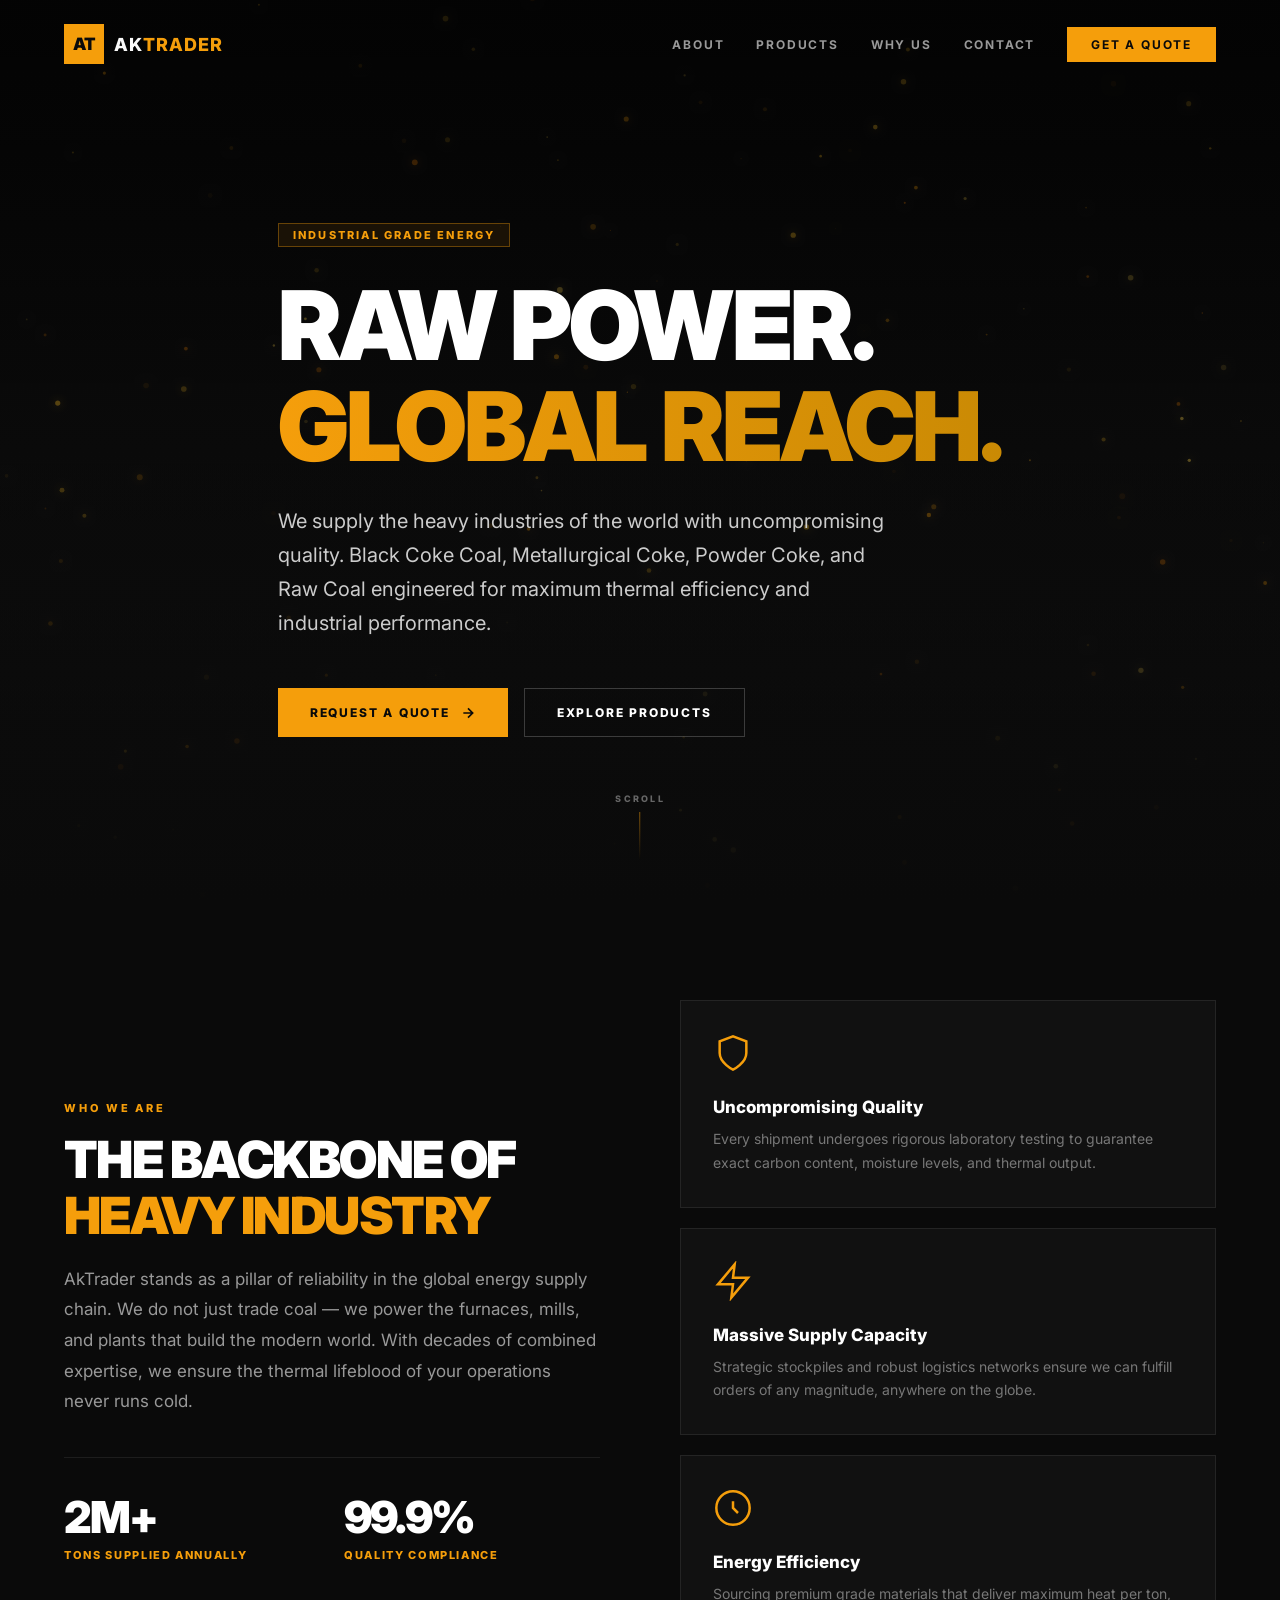
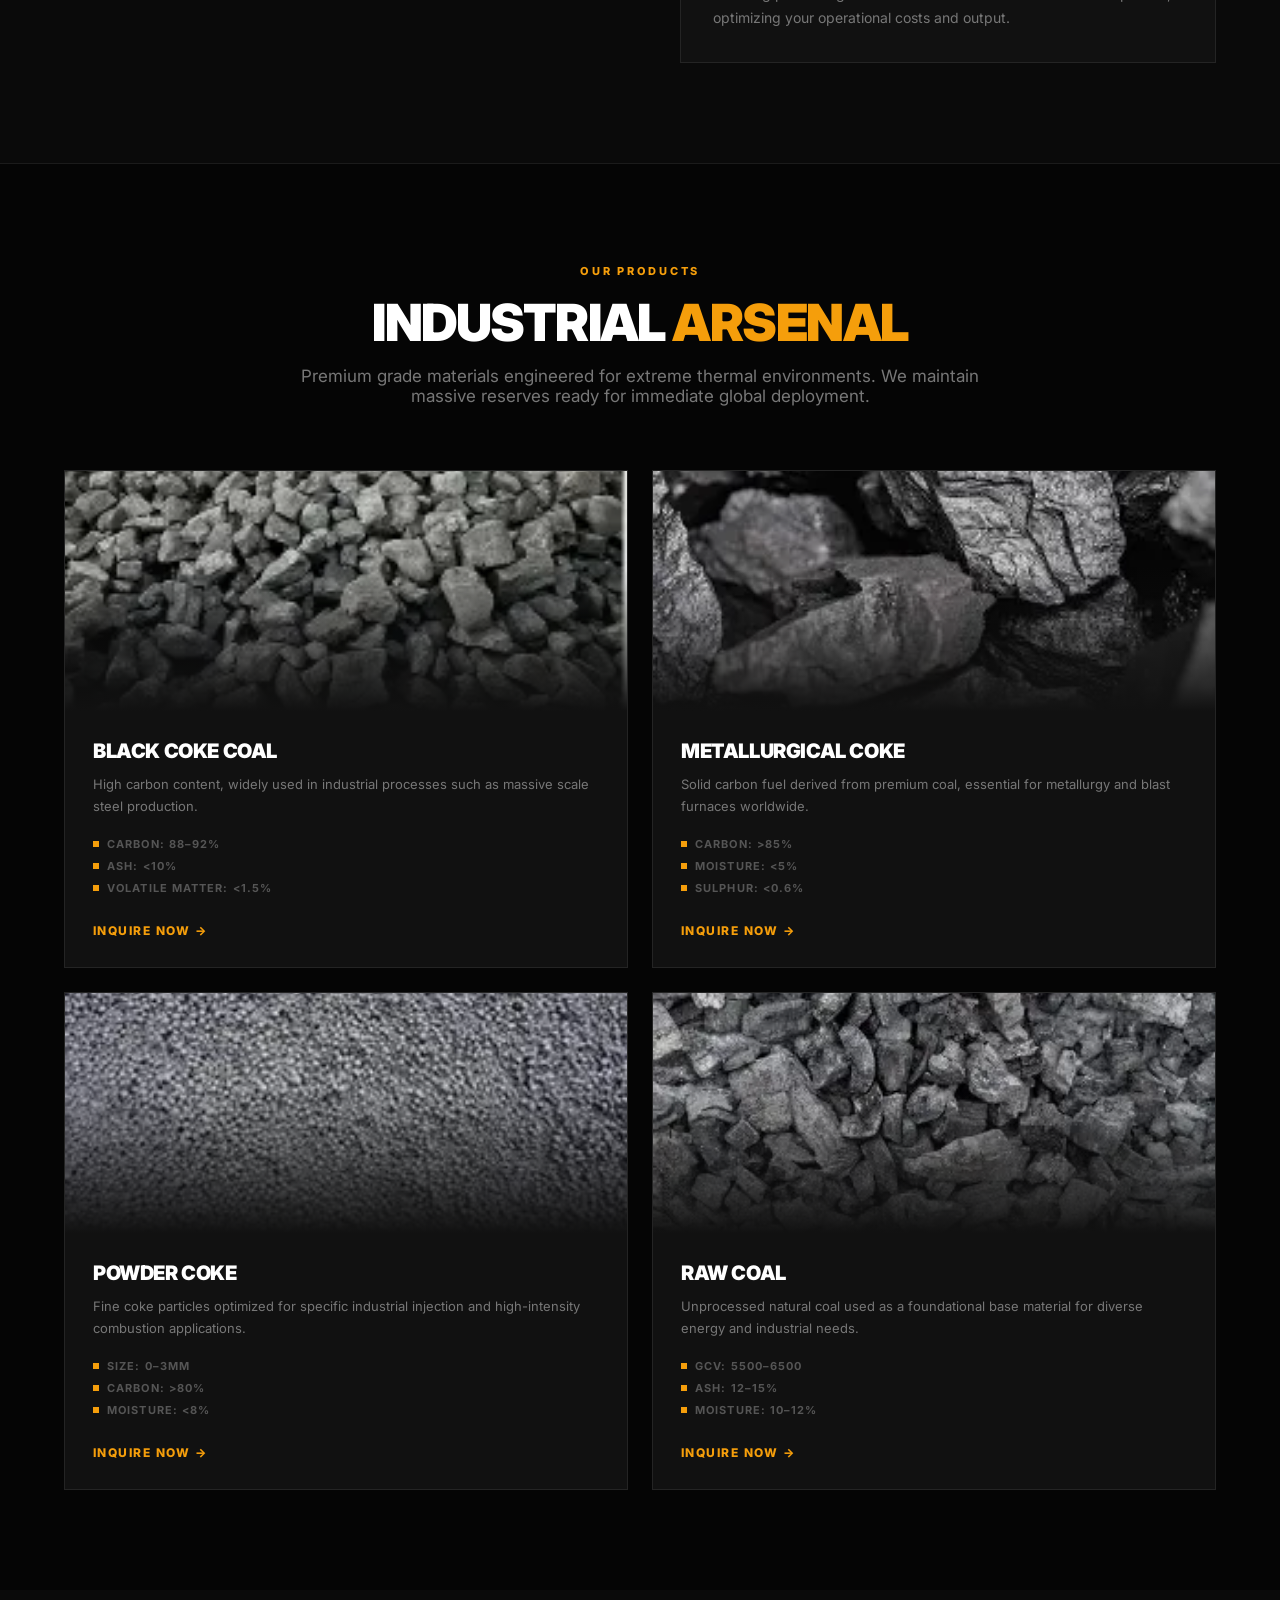
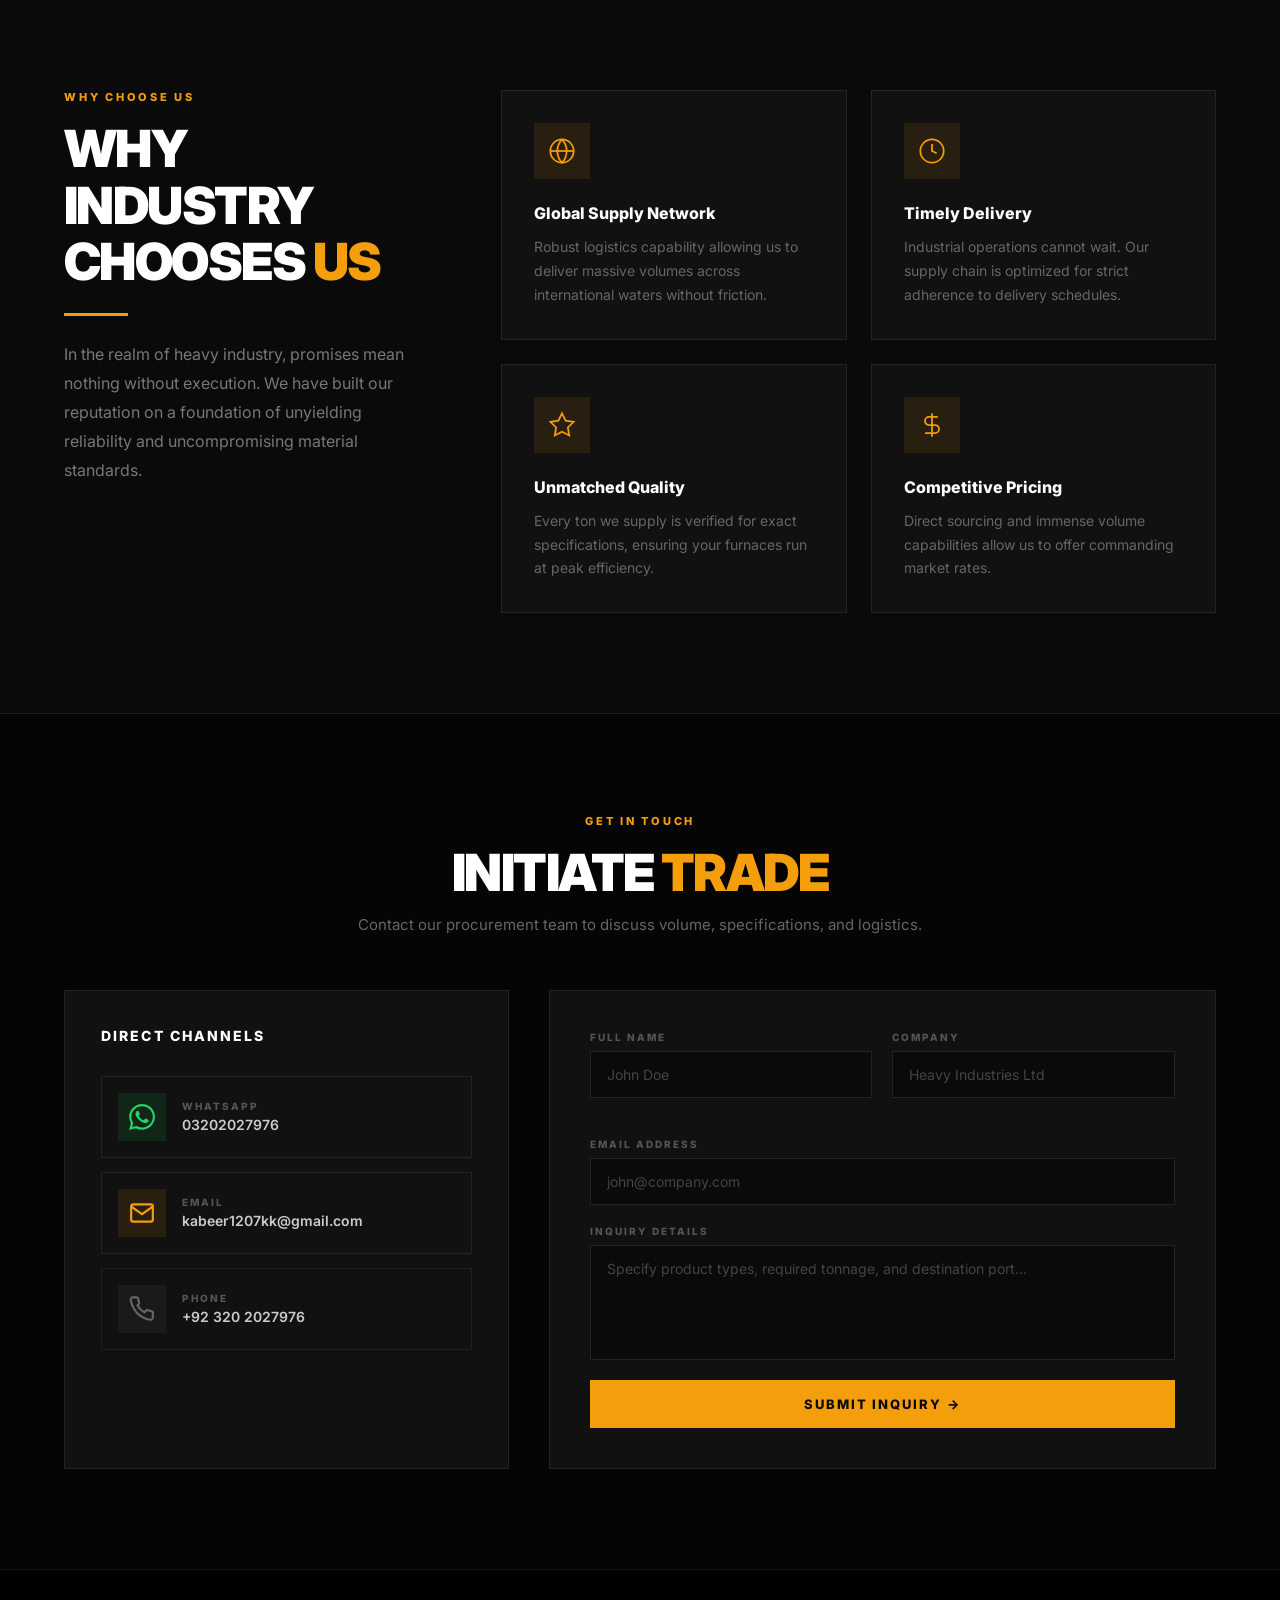
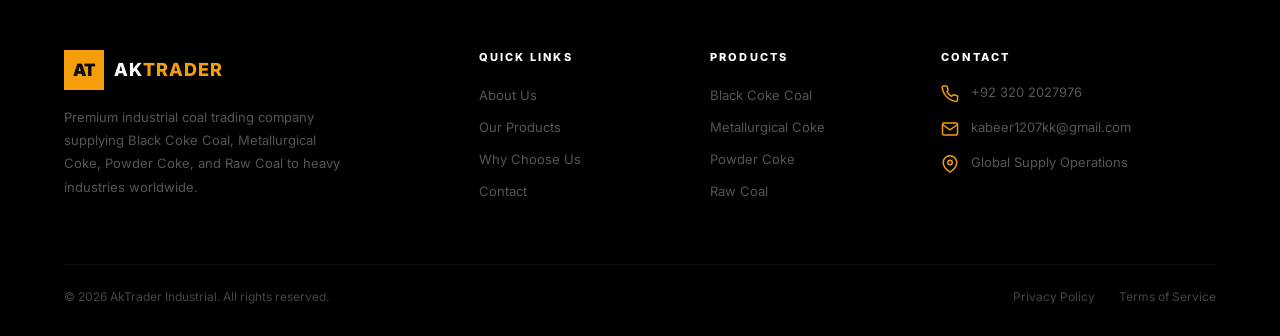
==== index.html @ bbe0a9a8 "Add files via upload" ====
<!DOCTYPE html>
<html lang="en">
<head>
<meta charset="UTF-8"/>
<meta name="viewport" content="width=device-width, initial-scale=1.0"/>
<title>AkTrader - Premium Coal Trading</title>
<link rel="preconnect" href="https://fonts.googleapis.com">
<link href="https://fonts.googleapis.com/css2?family=Inter:wght@400;500;600;700;800;900&display=swap" rel="stylesheet">
<style>
*,*::before,*::after{box-sizing:border-box;margin:0;padding:0}
html{scroll-behavior:smooth}
body{font-family:'Inter',sans-serif;background:#0a0a0a;color:#fafafa;-webkit-font-smoothing:antialiased}
a{text-decoration:none;color:inherit}
img{display:block;max-width:100%}
nav{position:fixed;top:0;left:0;right:0;z-index:100;transition:all .3s;padding:24px 0;border-bottom:1px solid transparent}
nav.scrolled{background:rgba(10,10,10,.96);backdrop-filter:blur(12px);border-color:rgba(255,255,255,.08);padding:16px 0}
.nav-inner{max-width:1200px;margin:0 auto;padding:0 24px;display:flex;align-items:center;justify-content:space-between}
.logo{display:flex;align-items:center;gap:10px;cursor:pointer}
.logo-box{width:40px;height:40px;background:#f59e0b;display:flex;align-items:center;justify-content:center;font-weight:900;font-size:17px;color:#0a0a0a;letter-spacing:-.5px}
.logo-text{font-weight:800;font-size:18px;text-transform:uppercase;letter-spacing:1px}
.logo-text span{color:#f59e0b}
.nav-links{display:flex;align-items:center;gap:32px}
.nav-links a{font-size:12px;font-weight:700;text-transform:uppercase;letter-spacing:.15em;color:#999;transition:color .2s}
.nav-links a:hover{color:#f59e0b}
.nav-cta{background:#f59e0b;color:#0a0a0a!important;padding:10px 24px;font-size:12px;font-weight:800;text-transform:uppercase;letter-spacing:.15em;transition:opacity .2s}
.nav-cta:hover{opacity:.85}
.hamburger{display:none;flex-direction:column;gap:5px;cursor:pointer;padding:4px;background:none;border:none}
.hamburger span{display:block;width:24px;height:2px;background:#fafafa;transition:all .3s}
.mobile-menu{display:none;flex-direction:column;background:#0a0a0a;border-top:1px solid rgba(255,255,255,.08)}
.mobile-menu a{padding:16px 24px;font-size:13px;font-weight:700;text-transform:uppercase;letter-spacing:.1em;border-bottom:1px solid rgba(255,255,255,.05);color:#ccc}
.mob-cta{background:#f59e0b!important;color:#0a0a0a!important;text-align:center;margin:12px 24px;padding:14px!important;border:none!important}
#hero{position:relative;min-height:100vh;display:flex;align-items:center;overflow:hidden}
#particle-canvas{position:absolute;inset:0;width:100%;height:100%}
.hero-overlay{position:absolute;inset:0;background:linear-gradient(to bottom,rgba(0,0,0,.6),rgba(0,0,0,.3) 50%,#0a0a0a)}
.hero-content{position:relative;z-index:2;max-width:1200px;margin:0 auto;padding:120px 24px 60px}
.hero-badge{display:inline-block;padding:4px 14px;border:1px solid rgba(245,158,11,.35);background:rgba(245,158,11,.08);color:#f59e0b;font-size:11px;font-weight:800;text-transform:uppercase;letter-spacing:.2em;margin-bottom:28px}
.hero-title{font-size:clamp(48px,8vw,96px);font-weight:900;line-height:1.05;letter-spacing:-.03em;margin-bottom:28px;color:#fff}
.hero-title .gold{background:linear-gradient(90deg,#f59e0b,#ca8a04);-webkit-background-clip:text;-webkit-text-fill-color:transparent;background-clip:text}
.hero-sub{font-size:clamp(16px,2vw,20px);color:#ccc;max-width:620px;line-height:1.7;margin-bottom:48px}
.hero-btns{display:flex;flex-wrap:wrap;gap:16px}
.btn-primary{display:inline-flex;align-items:center;gap:10px;background:#f59e0b;color:#0a0a0a;padding:16px 32px;font-size:12px;font-weight:800;text-transform:uppercase;letter-spacing:.15em;transition:opacity .2s;cursor:pointer}
.btn-primary:hover{opacity:.88}
.btn-outline{display:inline-flex;align-items:center;padding:16px 32px;font-size:12px;font-weight:800;text-transform:uppercase;letter-spacing:.15em;border:1px solid rgba(255,255,255,.2);color:#fff;transition:background .2s}
.btn-outline:hover{background:rgba(255,255,255,.06)}
.scroll-hint{position:absolute;bottom:40px;left:50%;transform:translateX(-50%);display:flex;flex-direction:column;align-items:center;gap:8px;z-index:2;opacity:0;animation:fadeIn 1s 2s forwards}
.scroll-hint span{font-size:9px;font-weight:800;text-transform:uppercase;letter-spacing:.25em;color:#666}
.scroll-line{width:1px;height:48px;background:linear-gradient(to bottom,#f59e0b88,transparent)}
@keyframes fadeIn{to{opacity:1}}
section{padding:100px 0}
.container{max-width:1200px;margin:0 auto;padding:0 24px}
.section-tag{font-size:11px;font-weight:800;text-transform:uppercase;letter-spacing:.25em;color:#f59e0b;margin-bottom:16px}
.section-title{font-size:clamp(28px,4vw,52px);font-weight:900;text-transform:uppercase;letter-spacing:-.03em;line-height:1.1;color:#fff}
.section-title span{color:#f59e0b}
.divider{width:64px;height:3px;background:#f59e0b;margin:24px 0}
#about{background:#0a0a0a;border-bottom:1px solid rgba(255,255,255,.07)}
.about-grid{display:grid;grid-template-columns:1fr 1fr;gap:80px;align-items:center}
.about-desc{font-size:17px;color:#999;line-height:1.8;margin:20px 0 40px}
.stats{display:grid;grid-template-columns:1fr 1fr;gap:24px;padding-top:32px;border-top:1px solid rgba(255,255,255,.08)}
.stat-num{font-size:44px;font-weight:900;color:#fff;letter-spacing:-.04em}
.stat-label{font-size:11px;font-weight:800;text-transform:uppercase;letter-spacing:.15em;color:#f59e0b;margin-top:4px}
.feature-cards{display:flex;flex-direction:column;gap:20px}
.feat-card{background:#111;border:1px solid rgba(255,255,255,.08);padding:32px;transition:border-color .3s}
.feat-card:hover{border-color:rgba(245,158,11,.4)}
.feat-icon{width:40px;height:40px;margin-bottom:20px;stroke:#f59e0b}
.feat-title{font-size:17px;font-weight:800;color:#fff;margin-bottom:10px}
.feat-desc{font-size:14px;color:#777;line-height:1.7}
#products{background:#050505}
.prod-header{text-align:center;max-width:720px;margin:0 auto 64px}
.prod-desc{font-size:17px;color:#777;margin-top:16px}
.prod-grid{display:grid;grid-template-columns:1fr 1fr;gap:24px}
.prod-card{background:#111;border:1px solid rgba(255,255,255,.08);overflow:hidden;transition:transform .3s}
.prod-card:hover{transform:translateY(-6px)}
.prod-img-wrap{height:240px;overflow:hidden;position:relative;background:#000}
.prod-img-wrap img{width:100%;height:100%;object-fit:cover;opacity:.9;transition:opacity .4s,transform .6s}
.prod-card:hover .prod-img-wrap img{opacity:1;transform:scale(1.04)}
.prod-img-overlay{position:absolute;inset:0;background:linear-gradient(to top,#111 0%,transparent 60%)}
.prod-body{padding:28px}
.prod-name{font-size:20px;font-weight:900;text-transform:uppercase;color:#fff;letter-spacing:-.02em;margin-bottom:10px}
.prod-text{font-size:13px;color:#777;line-height:1.7;margin-bottom:20px}
.prod-specs{display:flex;flex-direction:column;gap:8px;margin-bottom:24px}
.prod-spec{display:flex;align-items:center;gap:8px;font-size:11px;font-weight:700;text-transform:uppercase;letter-spacing:.1em;color:#555}
.prod-spec::before{content:'';display:block;width:6px;height:6px;background:#f59e0b;flex-shrink:0}
.prod-cta{display:inline-flex;align-items:center;gap:8px;font-size:12px;font-weight:800;text-transform:uppercase;letter-spacing:.12em;color:#f59e0b;transition:color .2s}
.prod-cta:hover{color:#fff}
#why-us{background:#0a0a0a;border-bottom:1px solid rgba(255,255,255,.07)}
.why-layout{display:grid;grid-template-columns:1fr 2fr;gap:80px}
.why-left p{font-size:16px;color:#777;line-height:1.8;margin-top:16px}
.why-grid{display:grid;grid-template-columns:1fr 1fr;gap:24px}
.why-card{background:#111;border:1px solid rgba(255,255,255,.08);padding:32px;transition:all .3s}
.why-card:hover{background:#141414;border-color:rgba(245,158,11,.3)}
.why-icon-box{width:56px;height:56px;background:rgba(245,158,11,.1);display:flex;align-items:center;justify-content:center;margin-bottom:24px}
.why-icon-box svg{width:28px;height:28px;stroke:#f59e0b}
.why-title{font-size:16px;font-weight:800;color:#fff;margin-bottom:12px}
.why-desc{font-size:14px;color:#666;line-height:1.7}
#contact{background:#050505}
.contact-top{text-align:center;max-width:600px;margin:0 auto 56px}
.contact-top p{margin-top:14px;font-size:15px;color:#666}
.contact-grid{display:grid;grid-template-columns:2fr 3fr;gap:40px}
.direct-box{background:#111;border:1px solid rgba(255,255,255,.08);padding:36px}
.direct-title{font-size:14px;font-weight:800;text-transform:uppercase;letter-spacing:.15em;color:#fff;margin-bottom:32px}
.contact-link{display:flex;align-items:center;gap:16px;padding:16px;border:1px solid rgba(255,255,255,.08);margin-bottom:14px;transition:border-color .25s;color:#fff}
.contact-link.whatsapp:hover{border-color:#25D366}
.contact-link.email:hover{border-color:#f59e0b}
.cl-icon{width:48px;height:48px;display:flex;align-items:center;justify-content:center;flex-shrink:0}
.cl-label{font-size:10px;font-weight:800;text-transform:uppercase;letter-spacing:.2em;color:#555;margin-bottom:4px}
.cl-text{font-size:14px;font-weight:600;color:#ccc;transition:color .2s;word-break:break-all}
.contact-link.whatsapp:hover .cl-text{color:#25D366}
.contact-link.email:hover .cl-text{color:#f59e0b}
.phone-box{display:flex;align-items:center;gap:16px;padding:16px;border:1px solid rgba(255,255,255,.06)}
.form-box{background:#111;border:1px solid rgba(255,255,255,.08);padding:40px}
.form-row{display:grid;grid-template-columns:1fr 1fr;gap:20px;margin-bottom:20px}
.field{display:flex;flex-direction:column;gap:8px;margin-bottom:20px}
.field label{font-size:10px;font-weight:800;text-transform:uppercase;letter-spacing:.2em;color:#555}
.field input,.field textarea{background:#0a0a0a;border:1px solid rgba(255,255,255,.1);padding:14px 16px;font-size:14px;color:#fff;font-family:'Inter',sans-serif;outline:none;transition:border-color .2s;resize:none;width:100%}
.field input::placeholder,.field textarea::placeholder{color:#444}
.field input:focus,.field textarea:focus{border-color:#f59e0b}
.submit-btn{width:100%;display:flex;align-items:center;justify-content:center;gap:12px;background:#f59e0b;color:#0a0a0a;padding:16px 32px;font-size:13px;font-weight:800;text-transform:uppercase;letter-spacing:.15em;border:none;cursor:pointer;font-family:'Inter',sans-serif;transition:opacity .2s}
.submit-btn:hover{opacity:.88}
.toast{display:none;position:fixed;bottom:32px;right:32px;background:#f59e0b;color:#0a0a0a;padding:16px 24px;font-size:13px;font-weight:700;z-index:999;border-radius:2px;box-shadow:0 8px 32px rgba(0,0,0,.5)}
footer{background:#000;border-top:1px solid rgba(255,255,255,.07);padding:80px 0 32px}
.footer-grid{display:grid;grid-template-columns:2fr 1fr 1fr 1.5fr;gap:48px;margin-bottom:64px}
.footer-brand p{font-size:13px;color:#555;line-height:1.8;margin-top:16px;max-width:280px}
.footer-col h4{font-size:11px;font-weight:800;text-transform:uppercase;letter-spacing:.2em;color:#fff;margin-bottom:20px}
.footer-col ul{list-style:none;display:flex;flex-direction:column;gap:12px}
.footer-col ul li a{font-size:13px;color:#555;transition:color .2s}
.footer-col ul li a:hover{color:#f59e0b}
.footer-col ul li span{font-size:13px;color:#555}
.fc-item{display:flex;align-items:flex-start;gap:12px;margin-bottom:16px}
.fc-item svg{width:18px;height:18px;stroke:#f59e0b;flex-shrink:0;margin-top:1px}
.fc-item a,.fc-item span{font-size:13px;color:#555;transition:color .2s;word-break:break-all}
.fc-item a:hover{color:#fff}
.footer-bottom{border-top:1px solid rgba(255,255,255,.06);padding-top:24px;display:flex;align-items:center;justify-content:space-between;flex-wrap:wrap;gap:16px}
.footer-bottom p{font-size:12px;color:#444}
.fbl{display:flex;gap:24px}
.fbl a{font-size:12px;color:#444;transition:color .2s}
.fbl a:hover{color:#fff}
.reveal{opacity:0;transform:translateY(32px);transition:opacity .7s ease,transform .7s ease}
.reveal.visible{opacity:1;transform:none}
.reveal-left{opacity:0;transform:translateX(-32px);transition:opacity .7s ease,transform .7s ease}
.reveal-left.visible{opacity:1;transform:none}
.reveal-right{opacity:0;transform:translateX(32px);transition:opacity .7s ease,transform .7s ease}
.reveal-right.visible{opacity:1;transform:none}
.d1{transition-delay:.1s}.d2{transition-delay:.2s}.d3{transition-delay:.3s}.d4{transition-delay:.4s}
@media(max-width:900px){
  .nav-links{display:none}
  .hamburger{display:flex}
  .about-grid,.contact-grid,.why-layout,.footer-grid{grid-template-columns:1fr}
  .prod-grid,.why-grid,.form-row{grid-template-columns:1fr}
  .footer-grid{grid-template-columns:1fr 1fr}
}
@media(max-width:600px){
  .footer-grid{grid-template-columns:1fr}
  .hero-btns{flex-direction:column}
  .btn-primary,.btn-outline{width:100%;justify-content:center}
}
</style>
</head>
<body>

<nav id="navbar">
  <div class="nav-inner">
    <a href="#" class="logo">
      <div class="logo-box">AT</div>
      <span class="logo-text">Ak<span>Trader</span></span>
    </a>
    <div class="nav-links">
      <a href="#about">About</a>
      <a href="#products">Products</a>
      <a href="#why-us">Why Us</a>
      <a href="#contact">Contact</a>
      <a href="#contact" class="nav-cta">Get a Quote</a>
    </div>
    <button class="hamburger" id="hamburger" aria-label="Menu">
      <span></span><span></span><span></span>
    </button>
  </div>
  <div class="mobile-menu" id="mobile-menu">
    <a href="#about" onclick="closeMob()">About</a>
    <a href="#products" onclick="closeMob()">Products</a>
    <a href="#why-us" onclick="closeMob()">Why Us</a>
    <a href="#contact" onclick="closeMob()">Contact</a>
    <a href="#contact" class="mob-cta" onclick="closeMob()">Get a Quote</a>
  </div>
</nav>

<section id="hero">
  <canvas id="particle-canvas"></canvas>
  <div class="hero-overlay"></div>
  <div class="hero-content">
    <div class="hero-badge">Industrial Grade Energy</div>
    <h1 class="hero-title">RAW POWER.<br><span class="gold">GLOBAL REACH.</span></h1>
    <p class="hero-sub">We supply the heavy industries of the world with uncompromising quality. Black Coke Coal, Metallurgical Coke, Powder Coke, and Raw Coal engineered for maximum thermal efficiency and industrial performance.</p>
    <div class="hero-btns">
      <a href="#contact" class="btn-primary">
        Request a Quote
        <svg width="16" height="16" viewBox="0 0 24 24" fill="none" stroke="currentColor" stroke-width="2.5"><path d="M5 12h14M12 5l7 7-7 7"/></svg>
      </a>
      <a href="#products" class="btn-outline">Explore Products</a>
    </div>
  </div>
  <div class="scroll-hint">
    <span>Scroll</span>
    <div class="scroll-line"></div>
  </div>
</section>

<section id="about">
  <div class="container">
    <div class="about-grid">
      <div>
        <div class="section-tag reveal">Who We Are</div>
        <h2 class="section-title reveal d1">The Backbone of<br><span>Heavy Industry</span></h2>
        <p class="about-desc reveal d2">AkTrader stands as a pillar of reliability in the global energy supply chain. We do not just trade coal — we power the furnaces, mills, and plants that build the modern world. With decades of combined expertise, we ensure the thermal lifeblood of your operations never runs cold.</p>
        <div class="stats reveal d3">
          <div><div class="stat-num">2M+</div><div class="stat-label">Tons Supplied Annually</div></div>
          <div><div class="stat-num">99.9%</div><div class="stat-label">Quality Compliance</div></div>
        </div>
      </div>
      <div class="feature-cards">
        <div class="feat-card reveal d1">
          <svg class="feat-icon" viewBox="0 0 24 24" fill="none" stroke-width="1.5"><path d="M12 22s8-4 8-10V5l-8-3-8 3v7c0 6 8 10 8 10z"/></svg>
          <div class="feat-title">Uncompromising Quality</div>
          <div class="feat-desc">Every shipment undergoes rigorous laboratory testing to guarantee exact carbon content, moisture levels, and thermal output.</div>
        </div>
        <div class="feat-card reveal d2">
          <svg class="feat-icon" viewBox="0 0 24 24" fill="none" stroke-width="1.5"><path d="M13 2L3 14h9l-1 8 10-12h-9l1-8z"/></svg>
          <div class="feat-title">Massive Supply Capacity</div>
          <div class="feat-desc">Strategic stockpiles and robust logistics networks ensure we can fulfill orders of any magnitude, anywhere on the globe.</div>
        </div>
        <div class="feat-card reveal d3">
          <svg class="feat-icon" viewBox="0 0 24 24" fill="none" stroke-width="1.5"><circle cx="12" cy="12" r="10"/><path d="M12 8v4l3 3"/></svg>
          <div class="feat-title">Energy Efficiency</div>
          <div class="feat-desc">Sourcing premium grade materials that deliver maximum heat per ton, optimizing your operational costs and output.</div>
        </div>
      </div>
    </div>
  </div>
</section>

<section id="products">
  <div class="container">
    <div class="prod-header reveal">
      <div class="section-tag">Our Products</div>
      <h2 class="section-title">Industrial <span>Arsenal</span></h2>
      <p class="prod-desc">Premium grade materials engineered for extreme thermal environments. We maintain massive reserves ready for immediate global deployment.</p>
    </div>
    <div class="prod-grid">

      <div class="prod-card reveal d1">
        <div class="prod-img-wrap">
          <img src="[data-uri]" alt="Black Coke Coal"/>
          <div class="prod-img-overlay"></div>
        </div>
        <div class="prod-body">
          <div class="prod-name">Black Coke Coal</div>
          <div class="prod-text">High carbon content, widely used in industrial processes such as massive scale steel production.</div>
          <div class="prod-specs">
            <div class="prod-spec">Carbon: 88&ndash;92%</div>
            <div class="prod-spec">Ash: &lt;10%</div>
            <div class="prod-spec">Volatile Matter: &lt;1.5%</div>
          </div>
          <a href="#contact" class="prod-cta">Inquire Now &rarr;</a>
        </div>
      </div>

      <div class="prod-card reveal d2">
        <div class="prod-img-wrap">
          <img src="[data-uri]" alt="Metallurgical Coke"/>
          <div class="prod-img-overlay"></div>
        </div>
        <div class="prod-body">
          <div class="prod-name">Metallurgical Coke</div>
          <div class="prod-text">Solid carbon fuel derived from premium coal, essential for metallurgy and blast furnaces worldwide.</div>
          <div class="prod-specs">
            <div class="prod-spec">Carbon: &gt;85%</div>
            <div class="prod-spec">Moisture: &lt;5%</div>
            <div class="prod-spec">Sulphur: &lt;0.6%</div>
          </div>
          <a href="#contact" class="prod-cta">Inquire Now &rarr;</a>
        </div>
      </div>

      <div class="prod-card reveal d3">
        <div class="prod-img-wrap">
          <img src="[data-uri]" alt="Powder Coke"/>
          <div class="prod-img-overlay"></div>
        </div>
        <div class="prod-body">
          <div class="prod-name">Powder Coke</div>
          <div class="prod-text">Fine coke particles optimized for specific industrial injection and high-intensity combustion applications.</div>
          <div class="prod-specs">
            <div class="prod-spec">Size: 0&ndash;3mm</div>
            <div class="prod-spec">Carbon: &gt;80%</div>
            <div class="prod-spec">Moisture: &lt;8%</div>
          </div>
          <a href="#contact" class="prod-cta">Inquire Now &rarr;</a>
        </div>
      </div>

      <div class="prod-card reveal d4">
        <div class="prod-img-wrap">
          <img src="[data-uri]" alt="Raw Coal"/>
          <div class="prod-img-overlay"></div>
        </div>
        <div class="prod-body">
          <div class="prod-name">Raw Coal</div>
          <div class="prod-text">Unprocessed natural coal used as a foundational base material for diverse energy and industrial needs.</div>
          <div class="prod-specs">
            <div class="prod-spec">GCV: 5500&ndash;6500</div>
            <div class="prod-spec">Ash: 12&ndash;15%</div>
            <div class="prod-spec">Moisture: 10&ndash;12%</div>
          </div>
          <a href="#contact" class="prod-cta">Inquire Now &rarr;</a>
        </div>
      </div>

    </div>
  </div>
</section>

<section id="why-us">
  <div class="container">
    <div class="why-layout">
      <div class="why-left reveal-left">
        <div class="section-tag">Why Choose Us</div>
        <h2 class="section-title">Why Industry Chooses <span>Us</span></h2>
        <div class="divider"></div>
        <p>In the realm of heavy industry, promises mean nothing without execution. We have built our reputation on a foundation of unyielding reliability and uncompromising material standards.</p>
      </div>
      <div class="why-grid">
        <div class="why-card reveal d1">
          <div class="why-icon-box"><svg viewBox="0 0 24 24" fill="none" stroke-width="1.5"><circle cx="12" cy="12" r="10"/><path d="M12 2a14.5 14.5 0 0 0 0 20A14.5 14.5 0 0 0 12 2"/><path d="M2 12h20"/></svg></div>
          <div class="why-title">Global Supply Network</div>
          <div class="why-desc">Robust logistics capability allowing us to deliver massive volumes across international waters without friction.</div>
        </div>
        <div class="why-card reveal d2">
          <div class="why-icon-box"><svg viewBox="0 0 24 24" fill="none" stroke-width="1.5"><circle cx="12" cy="12" r="10"/><path d="M12 6v6l4 2"/></svg></div>
          <div class="why-title">Timely Delivery</div>
          <div class="why-desc">Industrial operations cannot wait. Our supply chain is optimized for strict adherence to delivery schedules.</div>
        </div>
        <div class="why-card reveal d3">
          <div class="why-icon-box"><svg viewBox="0 0 24 24" fill="none" stroke-width="1.5"><path d="M12 2l3.09 6.26L22 9.27l-5 4.87 1.18 6.88L12 17.77l-6.18 3.25L7 14.14 2 9.27l6.91-1.01L12 2z"/></svg></div>
          <div class="why-title">Unmatched Quality</div>
          <div class="why-desc">Every ton we supply is verified for exact specifications, ensuring your furnaces run at peak efficiency.</div>
        </div>
        <div class="why-card reveal d4">
          <div class="why-icon-box"><svg viewBox="0 0 24 24" fill="none" stroke-width="1.5"><path d="M12 2v20M17 5H9.5a3.5 3.5 0 0 0 0 7h5a3.5 3.5 0 0 1 0 7H6"/></svg></div>
          <div class="why-title">Competitive Pricing</div>
          <div class="why-desc">Direct sourcing and immense volume capabilities allow us to offer commanding market rates.</div>
        </div>
      </div>
    </div>
  </div>
</section>

<section id="contact">
  <div class="container">
    <div class="contact-top reveal">
      <div class="section-tag">Get in Touch</div>
      <h2 class="section-title">Initiate <span>Trade</span></h2>
      <p>Contact our procurement team to discuss volume, specifications, and logistics.</p>
    </div>
    <div class="contact-grid">
      <div class="direct-box reveal-left">
        <div class="direct-title">Direct Channels</div>
        <a href="https://wa.me/923202027976" target="_blank" class="contact-link whatsapp">
          <div class="cl-icon" style="background:rgba(37,211,102,.1)">
            <svg viewBox="0 0 24 24" fill="#25D366" width="26" height="26"><path d="M17.472 14.382c-.297-.149-1.758-.867-2.03-.967-.273-.099-.471-.148-.67.15-.197.297-.767.966-.94 1.164-.173.199-.347.223-.644.075-.297-.15-1.255-.463-2.39-1.475-.883-.788-1.48-1.761-1.653-2.059-.173-.297-.018-.458.13-.606.134-.133.298-.347.446-.52.149-.174.198-.298.298-.497.099-.198.05-.371-.025-.52-.075-.149-.669-1.612-.916-2.207-.242-.579-.487-.5-.669-.51-.173-.008-.371-.01-.57-.01-.198 0-.52.074-.792.372-.272.297-1.04 1.016-1.04 2.479 0 1.462 1.065 2.875 1.213 3.074.149.198 2.096 3.2 5.077 4.487.709.306 1.262.489 1.694.625.712.227 1.36.195 1.871.118.571-.085 1.758-.719 2.006-1.413.248-.694.248-1.289.173-1.413-.074-.124-.272-.198-.57-.347m-5.421 7.403h-.004a9.87 9.87 0 0 1-5.031-1.378l-.361-.214-3.741.982.998-3.648-.235-.374a9.86 9.86 0 0 1-1.51-5.26c.001-5.45 4.436-9.884 9.888-9.884 2.64 0 5.122 1.03 6.988 2.898a9.825 9.825 0 0 1 2.893 6.994c-.003 5.45-4.437 9.884-9.885 9.884m8.413-18.297A11.815 11.815 0 0 0 12.05 0C5.495 0 .16 5.335.157 11.892c0 2.096.547 4.142 1.588 5.945L.057 24l6.305-1.654a11.882 11.882 0 0 0 5.683 1.448h.005c6.554 0 11.89-5.335 11.893-11.893a11.821 11.821 0 0 0-3.48-8.413z"/></svg>
          </div>
          <div><div class="cl-label">WhatsApp</div><div class="cl-text">03202027976</div></div>
        </a>
        <a href="mailto:kabeer1207kk@gmail.com" class="contact-link email">
          <div class="cl-icon" style="background:rgba(245,158,11,.1)">
            <svg viewBox="0 0 24 24" fill="none" stroke="#f59e0b" stroke-width="2" width="26" height="26"><path d="M4 4h16c1.1 0 2 .9 2 2v12c0 1.1-.9 2-2 2H4c-1.1 0-2-.9-2-2V6c0-1.1.9-2 2-2z"/><polyline points="22,6 12,13 2,6"/></svg>
          </div>
          <div><div class="cl-label">Email</div><div class="cl-text">kabeer1207kk@gmail.com</div></div>
        </a>
        <div class="phone-box">
          <div class="cl-icon" style="background:rgba(255,255,255,.04)">
            <svg viewBox="0 0 24 24" fill="none" stroke="#666" stroke-width="2" width="26" height="26"><path d="M22 16.92v3a2 2 0 0 1-2.18 2 19.79 19.79 0 0 1-8.63-3.07A19.5 19.5 0 0 1 4.69 12 19.79 19.79 0 0 1 1.58 3.4 2 2 0 0 1 3.55 1.22h3a2 2 0 0 1 2 1.72c.127.96.361 1.903.7 2.81a2 2 0 0 1-.45 2.11L7.91 8.78a16 16 0 0 0 6.29 6.29l1.37-1.37a2 2 0 0 1 2.11-.45c.907.339 1.85.573 2.81.7A2 2 0 0 1 22 16.92z"/></svg>
          </div>
          <div><div class="cl-label">Phone</div><div class="cl-text" style="color:#ccc">+92 320 2027976</div></div>
        </div>
      </div>
      <div class="form-box reveal-right">
        <form id="contact-form" onsubmit="submitForm(event)">
          <div class="form-row">
            <div class="field"><label for="fn">Full Name</label><input type="text" id="fn" placeholder="John Doe" required/></div>
            <div class="field"><label for="co">Company</label><input type="text" id="co" placeholder="Heavy Industries Ltd"/></div>
          </div>
          <div class="field"><label for="em">Email Address</label><input type="email" id="em" placeholder="john@company.com" required/></div>
          <div class="field"><label for="msg">Inquiry Details</label><textarea id="msg" rows="5" placeholder="Specify product types, required tonnage, and destination port..." required></textarea></div>
          <button type="submit" class="submit-btn">Submit Inquiry &rarr;</button>
        </form>
      </div>
    </div>
  </div>
</section>

<footer>
  <div class="container">
    <div class="footer-grid">
      <div class="footer-brand">
        <a href="#" class="logo"><div class="logo-box">AT</div><span class="logo-text">Ak<span>Trader</span></span></a>
        <p>Premium industrial coal trading company supplying Black Coke Coal, Metallurgical Coke, Powder Coke, and Raw Coal to heavy industries worldwide.</p>
      </div>
      <div class="footer-col">
        <h4>Quick Links</h4>
        <ul>
          <li><a href="#about">About Us</a></li>
          <li><a href="#products">Our Products</a></li>
          <li><a href="#why-us">Why Choose Us</a></li>
          <li><a href="#contact">Contact</a></li>
        </ul>
      </div>
      <div class="footer-col">
        <h4>Products</h4>
        <ul>
          <li><span>Black Coke Coal</span></li>
          <li><span>Metallurgical Coke</span></li>
          <li><span>Powder Coke</span></li>
          <li><span>Raw Coal</span></li>
        </ul>
      </div>
      <div class="footer-col">
        <h4>Contact</h4>
        <div class="fc-item"><svg viewBox="0 0 24 24" fill="none" stroke-width="2"><path d="M22 16.92v3a2 2 0 0 1-2.18 2 19.79 19.79 0 0 1-8.63-3.07A19.5 19.5 0 0 1 4.69 12 19.79 19.79 0 0 1 1.58 3.4 2 2 0 0 1 3.55 1.22h3a2 2 0 0 1 2 1.72c.127.96.361 1.903.7 2.81a2 2 0 0 1-.45 2.11L7.91 8.78a16 16 0 0 0 6.29 6.29l1.37-1.37a2 2 0 0 1 2.11-.45c.907.339 1.85.573 2.81.7A2 2 0 0 1 22 16.92z"/></svg><span>+92 320 2027976</span></div>
        <div class="fc-item"><svg viewBox="0 0 24 24" fill="none" stroke-width="2"><path d="M4 4h16c1.1 0 2 .9 2 2v12c0 1.1-.9 2-2 2H4c-1.1 0-2-.9-2-2V6c0-1.1.9-2 2-2z"/><polyline points="22,6 12,13 2,6"/></svg><a href="mailto:kabeer1207kk@gmail.com">kabeer1207kk@gmail.com</a></div>
        <div class="fc-item"><svg viewBox="0 0 24 24" fill="none" stroke-width="2"><path d="M21 10c0 7-9 13-9 13s-9-6-9-13a9 9 0 0 1 18 0z"/><circle cx="12" cy="10" r="3"/></svg><span>Global Supply Operations</span></div>
      </div>
    </div>
    <div class="footer-bottom">
      <p>&copy; <span id="yr"></span> AkTrader Industrial. All rights reserved.</p>
      <div class="fbl"><a href="#">Privacy Policy</a><a href="#">Terms of Service</a></div>
    </div>
  </div>
</footer>

<div class="toast" id="toast">Message sent! Our team will contact you shortly.</div>

<script>
document.getElementById('yr').textContent=new Date().getFullYear();
window.addEventListener('scroll',function(){document.getElementById('navbar').classList.toggle('scrolled',window.scrollY>50);});
document.getElementById('hamburger').addEventListener('click',function(){var m=document.getElementById('mobile-menu');m.style.display=m.style.display==='flex'?'none':'flex';});
function closeMob(){document.getElementById('mobile-menu').style.display='none';}
var obs=new IntersectionObserver(function(es){es.forEach(function(e){if(e.isIntersecting){e.target.classList.add('visible');obs.unobserve(e.target);}});},{threshold:0.12,rootMargin:'0px 0px -60px 0px'});
document.querySelectorAll('.reveal,.reveal-left,.reveal-right').forEach(function(el){obs.observe(el);});
(function(){
  var c=document.getElementById('particle-canvas'),ctx=c.getContext('2d');
  var pts=[];
  function resize(){c.width=window.innerWidth;c.height=window.innerHeight;init();}
  function Pt(){var self=this;self.reset=function(){self.x=Math.random()*c.width;self.y=c.height+Math.random()*80;self.sz=Math.random()*2.5+.5;self.sx=Math.random()*.8-.4;self.sy=-(Math.random()*1.5+.4);var cols=['245,158,11','251,191,36','217,119,6','252,211,77'];self.col=cols[Math.floor(Math.random()*cols.length)];self.op=Math.random()*.45+.05;self.fade=Math.random()*.004+.001;};self.reset();self.y=Math.random()*c.height;}
  Pt.prototype.update=function(){this.x+=this.sx;this.y+=this.sy;this.op-=this.fade;if(this.op<=0||this.y<-10)this.reset();};
  Pt.prototype.draw=function(){ctx.beginPath();ctx.arc(this.x,this.y,this.sz,0,Math.PI*2);ctx.fillStyle='rgba('+this.col+','+this.op+')';ctx.shadowBlur=8;ctx.shadowColor='rgba('+this.col+',.6)';ctx.fill();ctx.shadowBlur=0;};
  function init(){pts=[];var n=window.innerWidth<768?60:140;for(var i=0;i<n;i++){var p=new Pt();pts.push(p);}}
  function animate(){ctx.clearRect(0,0,c.width,c.height);var g=ctx.createLinearGradient(0,0,0,c.height);g.addColorStop(0,'#080808');g.addColorStop(1,'#141414');ctx.fillStyle=g;ctx.fillRect(0,0,c.width,c.height);pts.forEach(function(p){p.update();p.draw();});requestAnimationFrame(animate);}
  window.addEventListener('resize',resize);resize();animate();
})();
function submitForm(e){e.preventDefault();var b=e.target.querySelector('.submit-btn');b.textContent='Sending...';b.disabled=true;setTimeout(function(){b.innerHTML='Submit Inquiry &rarr;';b.disabled=false;e.target.reset();var t=document.getElementById('toast');t.style.display='block';setTimeout(function(){t.style.display='none';},3500);},1400);}
</script>
<script src="https://replit-cdn.com/replit-pill/replit-pill.global.js" data-repl-id="2a20fbb1-2e99-442f-b195-37d027676b20"></script></body>
</html>
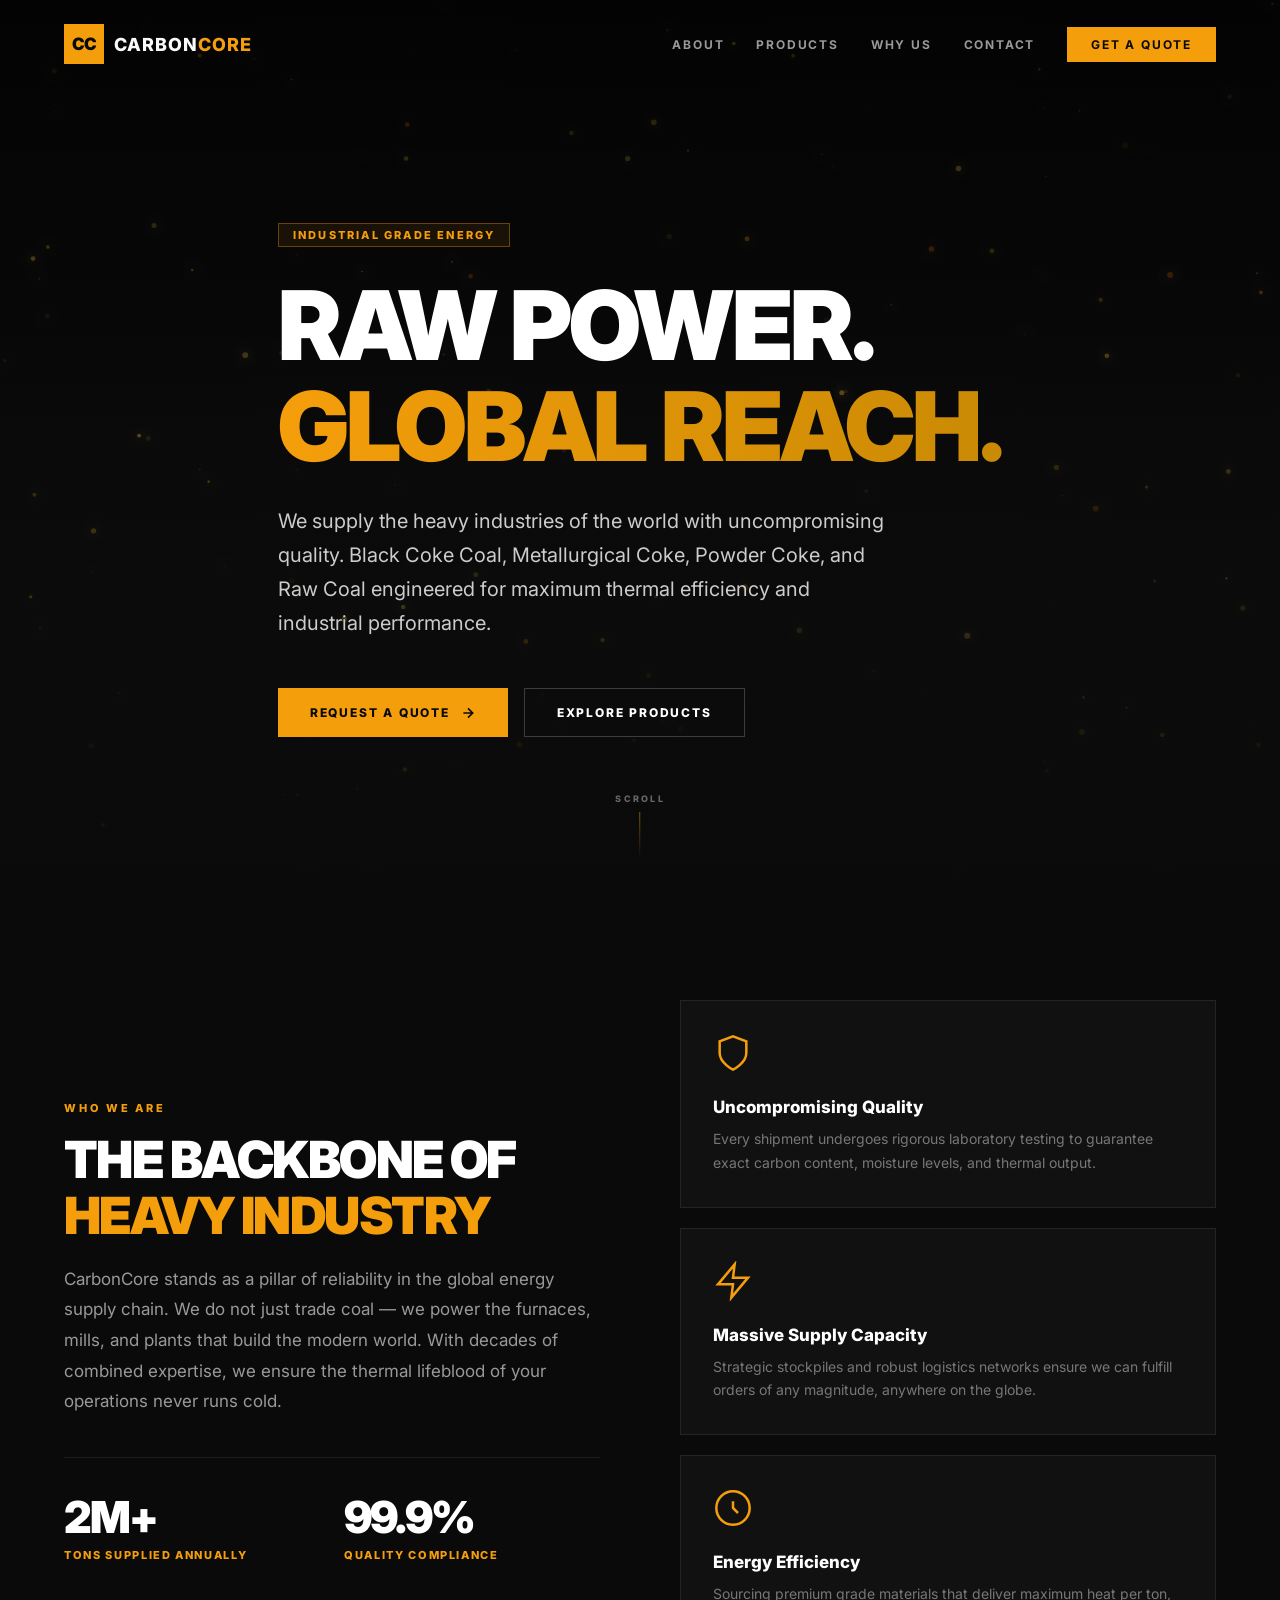
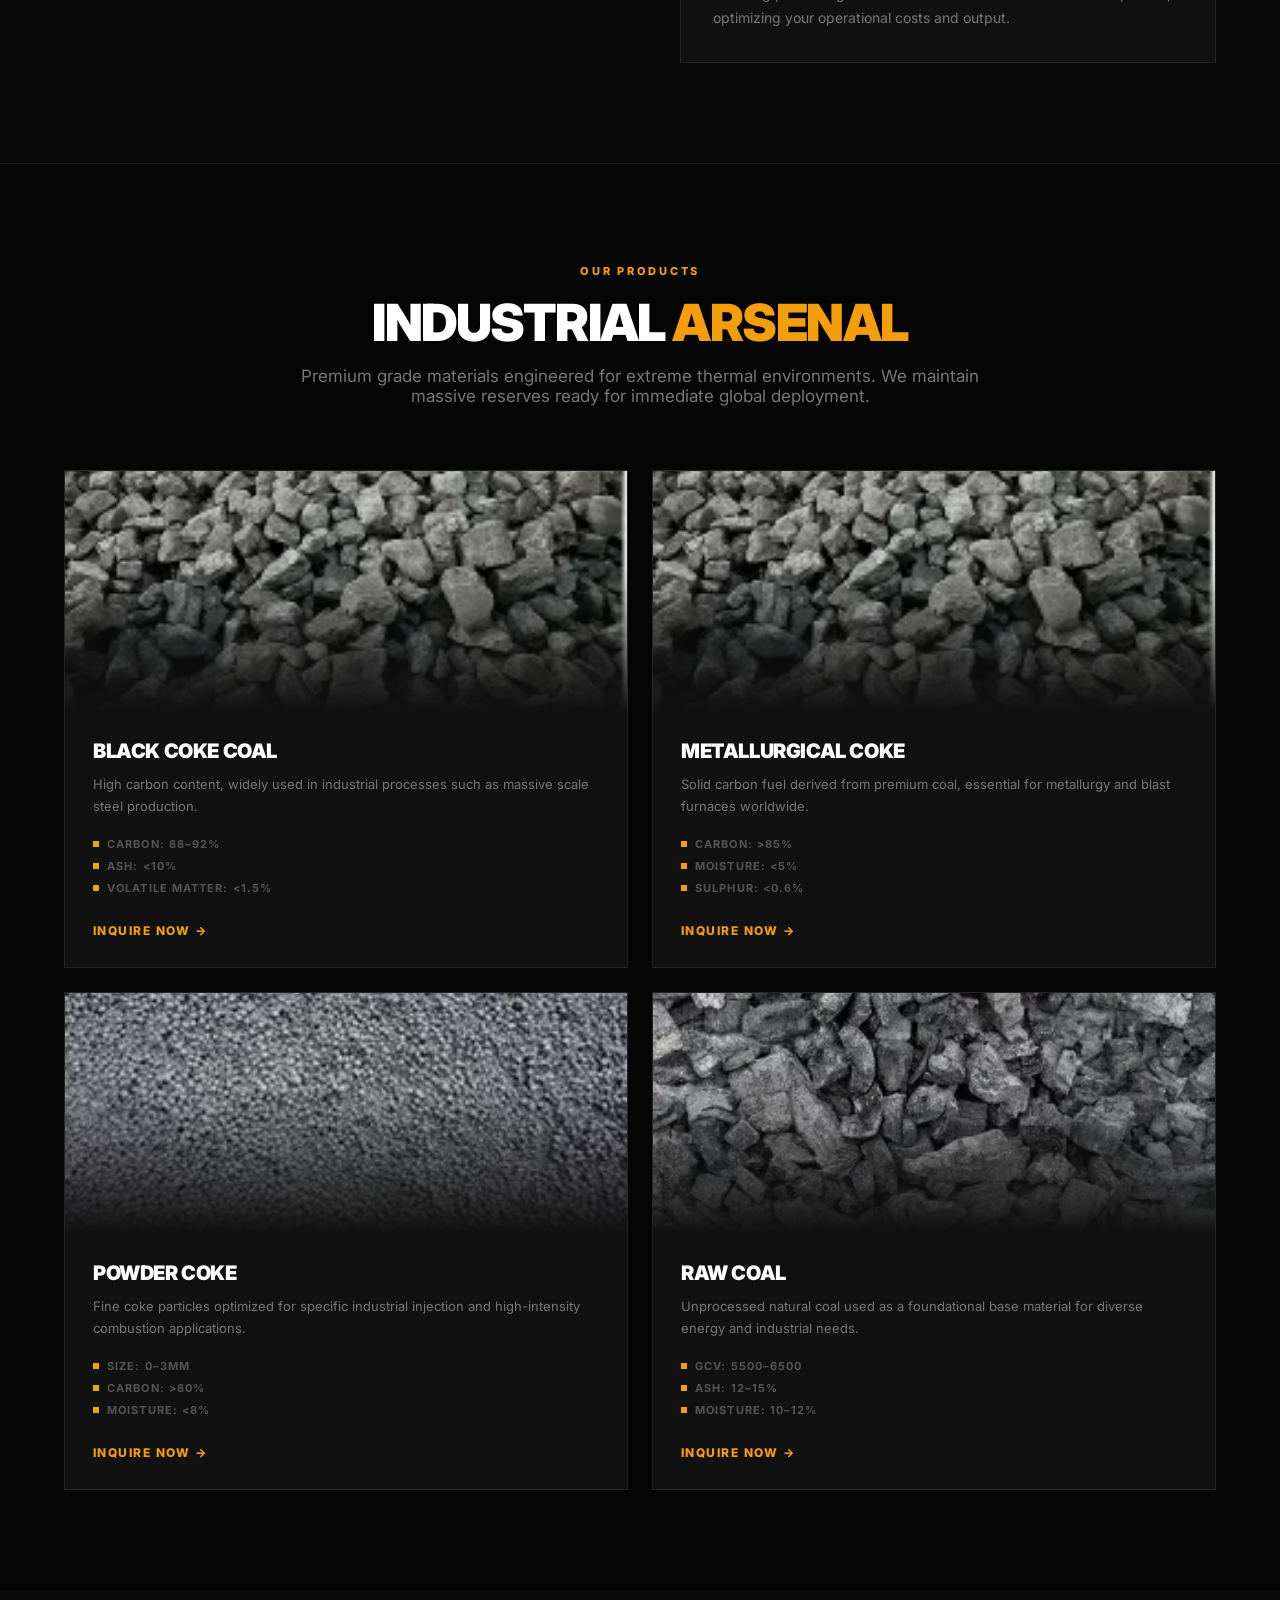
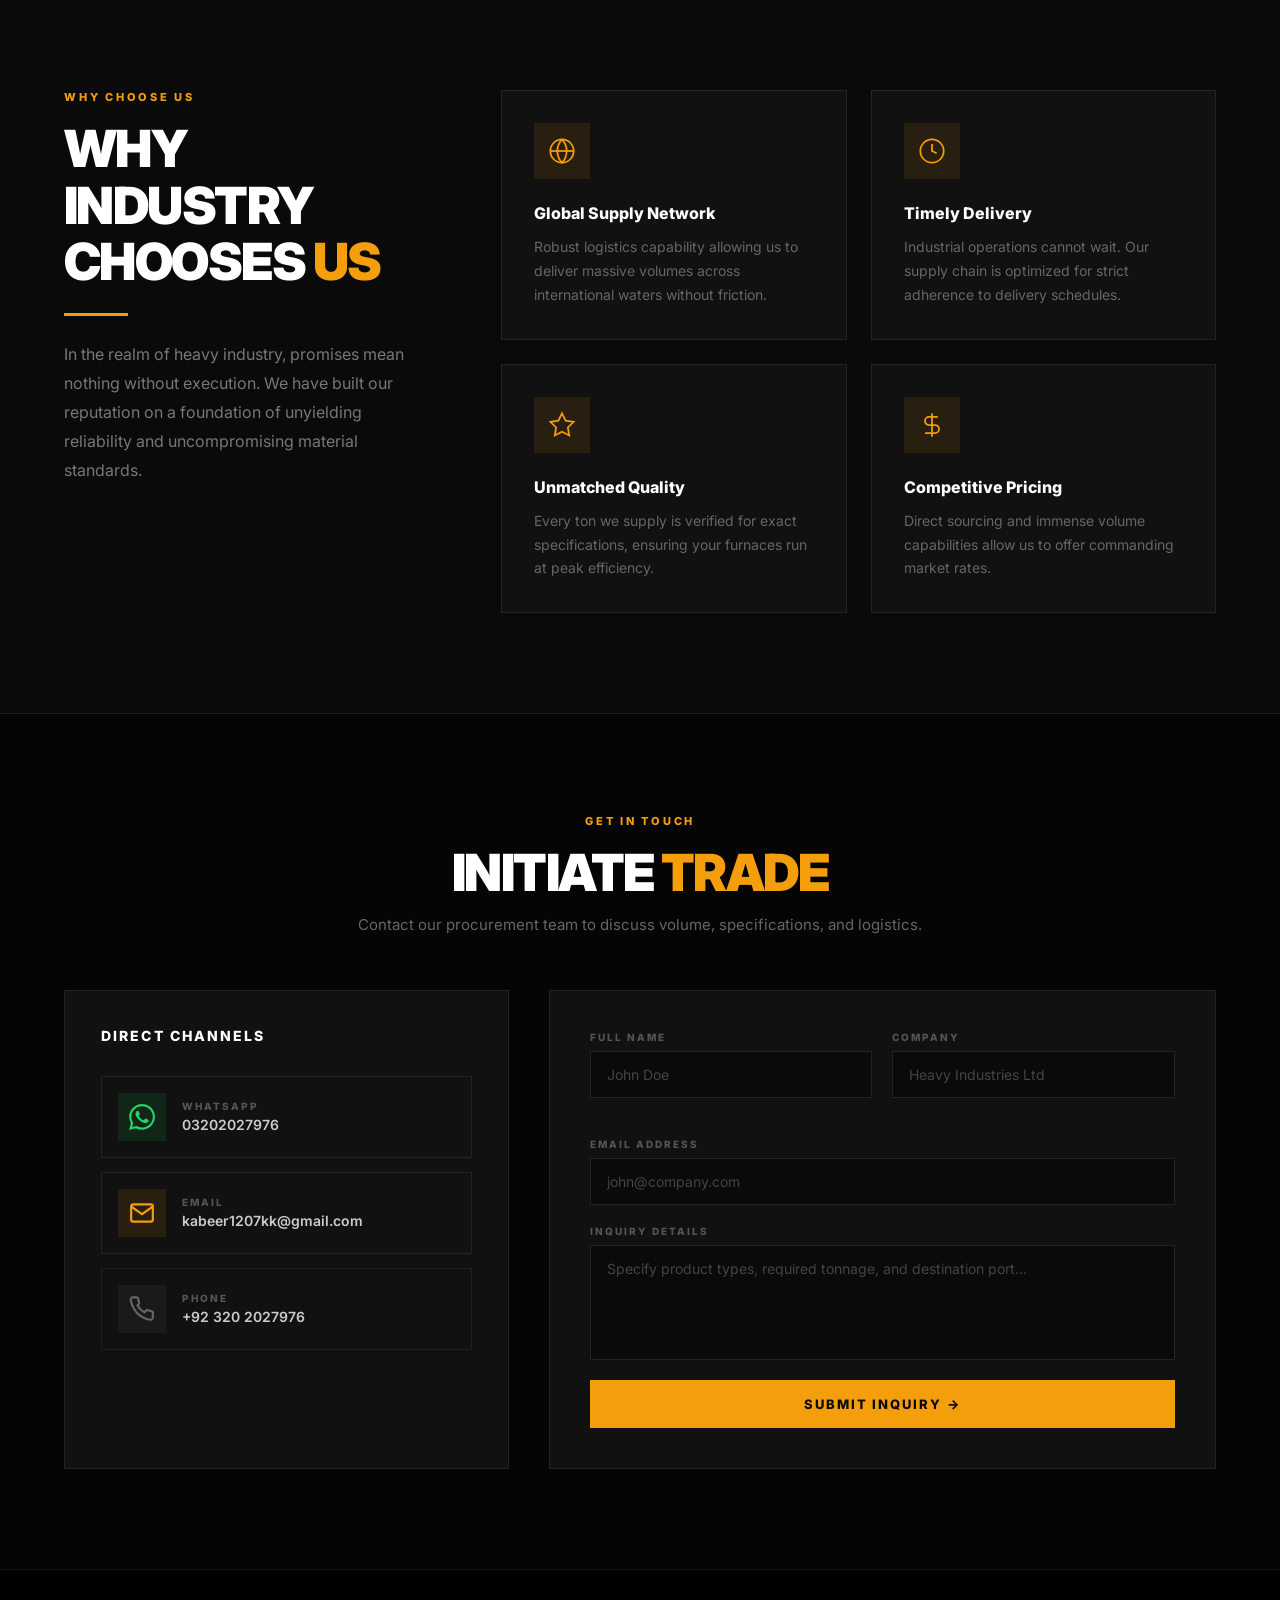
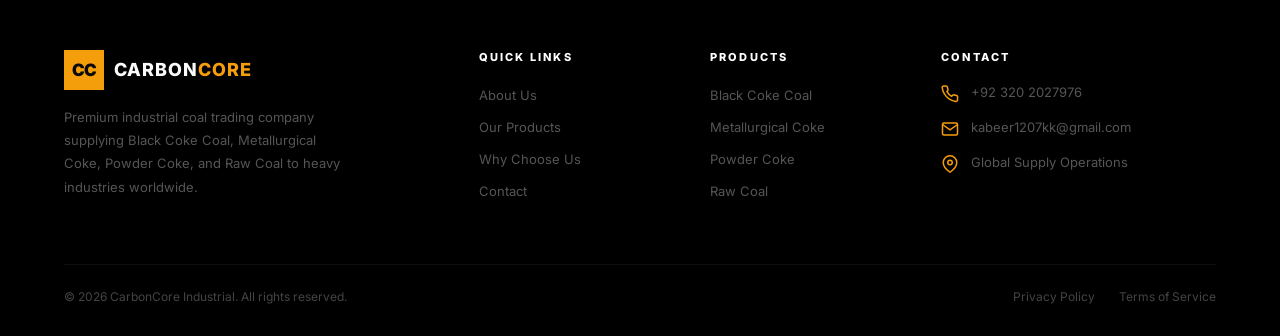
==== commit 57b57e44: "Add files via upload" ====
--- a/index.html
+++ b/index.html
@@ -3,7 +3,7 @@
 <head>
 <meta charset="UTF-8"/>
 <meta name="viewport" content="width=device-width, initial-scale=1.0"/>
-<title>AkTrader - Premium Coal Trading</title>
+<title>CarbonCore - Premium Coal Trading</title>
 <link rel="preconnect" href="https://fonts.googleapis.com">
 <link href="https://fonts.googleapis.com/css2?family=Inter:wght@400;500;600;700;800;900&display=swap" rel="stylesheet">
 <style>
@@ -160,8 +160,8 @@
 <nav id="navbar">
   <div class="nav-inner">
     <a href="#" class="logo">
-      <div class="logo-box">AT</div>
-      <span class="logo-text">Ak<span>Trader</span></span>
+      <div class="logo-box">CC</div>
+      <span class="logo-text">Carbon<span>Core</span></span>
     </a>
     <div class="nav-links">
       <a href="#about">About</a>
@@ -210,7 +210,7 @@
       <div>
         <div class="section-tag reveal">Who We Are</div>
         <h2 class="section-title reveal d1">The Backbone of<br><span>Heavy Industry</span></h2>
-        <p class="about-desc reveal d2">AkTrader stands as a pillar of reliability in the global energy supply chain. We do not just trade coal — we power the furnaces, mills, and plants that build the modern world. With decades of combined expertise, we ensure the thermal lifeblood of your operations never runs cold.</p>
+        <p class="about-desc reveal d2">CarbonCore stands as a pillar of reliability in the global energy supply chain. We do not just trade coal — we power the furnaces, mills, and plants that build the modern world. With decades of combined expertise, we ensure the thermal lifeblood of your operations never runs cold.</p>
         <div class="stats reveal d3">
           <div><div class="stat-num">2M+</div><div class="stat-label">Tons Supplied Annually</div></div>
           <div><div class="stat-num">99.9%</div><div class="stat-label">Quality Compliance</div></div>
@@ -265,7 +265,7 @@
 
       <div class="prod-card reveal d2">
         <div class="prod-img-wrap">
-          <img src="[data-uri]" alt="Metallurgical Coke"/>
+          <img src="[data-uri]" alt="Metallurgical Coke"/>
           <div class="prod-img-overlay"></div>
         </div>
         <div class="prod-body">
@@ -401,7 +401,7 @@
   <div class="container">
     <div class="footer-grid">
       <div class="footer-brand">
-        <a href="#" class="logo"><div class="logo-box">AT</div><span class="logo-text">Ak<span>Trader</span></span></a>
+        <a href="#" class="logo"><div class="logo-box">CC</div><span class="logo-text">Carbon<span>Core</span></span></a>
         <p>Premium industrial coal trading company supplying Black Coke Coal, Metallurgical Coke, Powder Coke, and Raw Coal to heavy industries worldwide.</p>
       </div>
       <div class="footer-col">
@@ -430,7 +430,7 @@
       </div>
     </div>
     <div class="footer-bottom">
-      <p>&copy; <span id="yr"></span> AkTrader Industrial. All rights reserved.</p>
+      <p>&copy; <span id="yr"></span> CarbonCore Industrial. All rights reserved.</p>
       <div class="fbl"><a href="#">Privacy Policy</a><a href="#">Terms of Service</a></div>
     </div>
   </div>
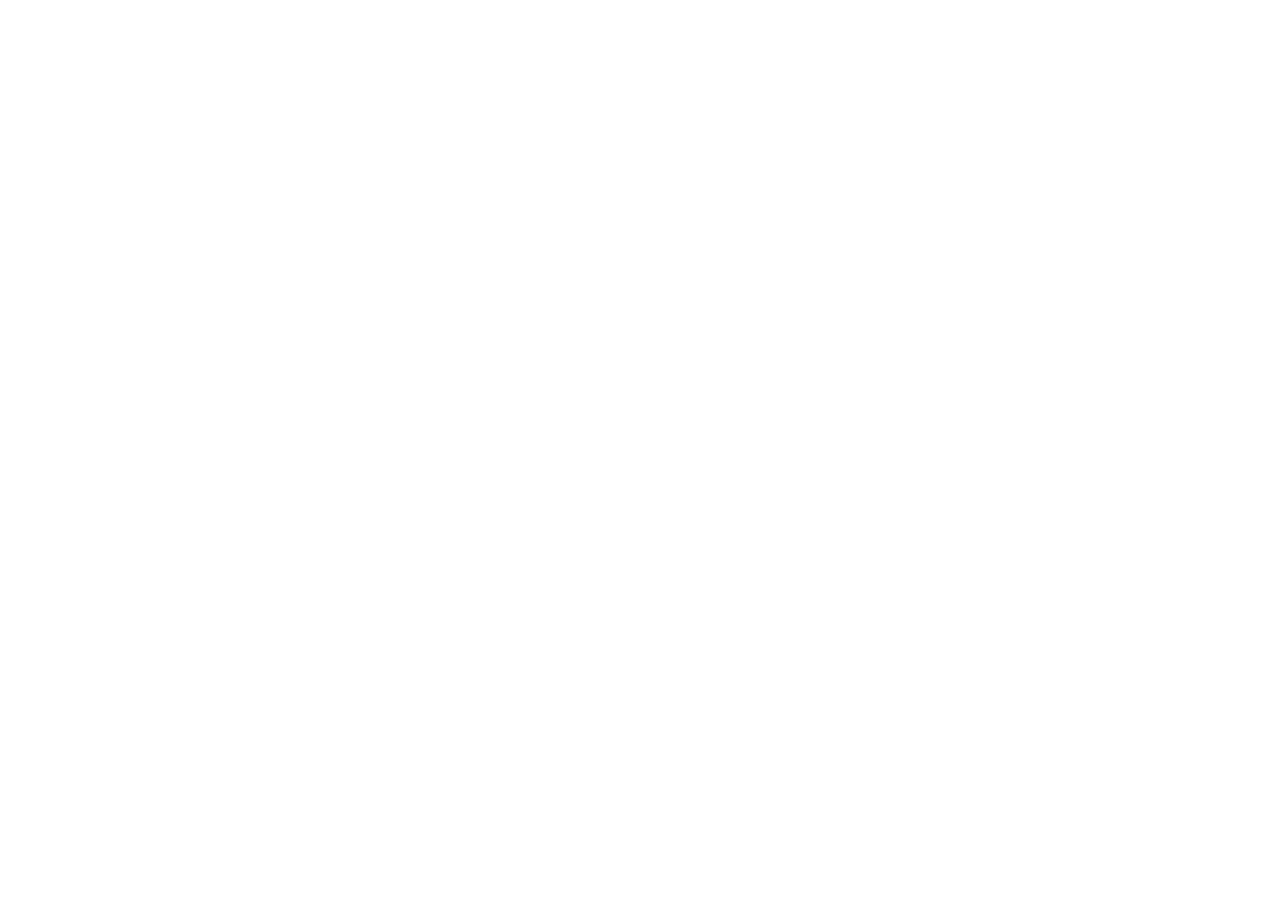
==== commit eacd9dbc: "Update index.html" ====
--- a/index.html
+++ b/index.html
@@ -3,7 +3,7 @@
 <head>
 <meta charset="UTF-8"/>
 <meta name="viewport" content="width=device-width, initial-scale=1.0"/>
-<title>CarbonCore - Premium Coal Trading</title>
+<title AKTRADERS - Premium Coal Trading</title>
 <link rel="preconnect" href="https://fonts.googleapis.com">
 <link href="https://fonts.googleapis.com/css2?family=Inter:wght@400;500;600;700;800;900&display=swap" rel="stylesheet">
 <style>
@@ -459,4 +459,4 @@
 function submitForm(e){e.preventDefault();var b=e.target.querySelector('.submit-btn');b.textContent='Sending...';b.disabled=true;setTimeout(function(){b.innerHTML='Submit Inquiry &rarr;';b.disabled=false;e.target.reset();var t=document.getElementById('toast');t.style.display='block';setTimeout(function(){t.style.display='none';},3500);},1400);}
 </script>
 <script src="https://replit-cdn.com/replit-pill/replit-pill.global.js" data-repl-id="2a20fbb1-2e99-442f-b195-37d027676b20"></script></body>
-</html>+</html>
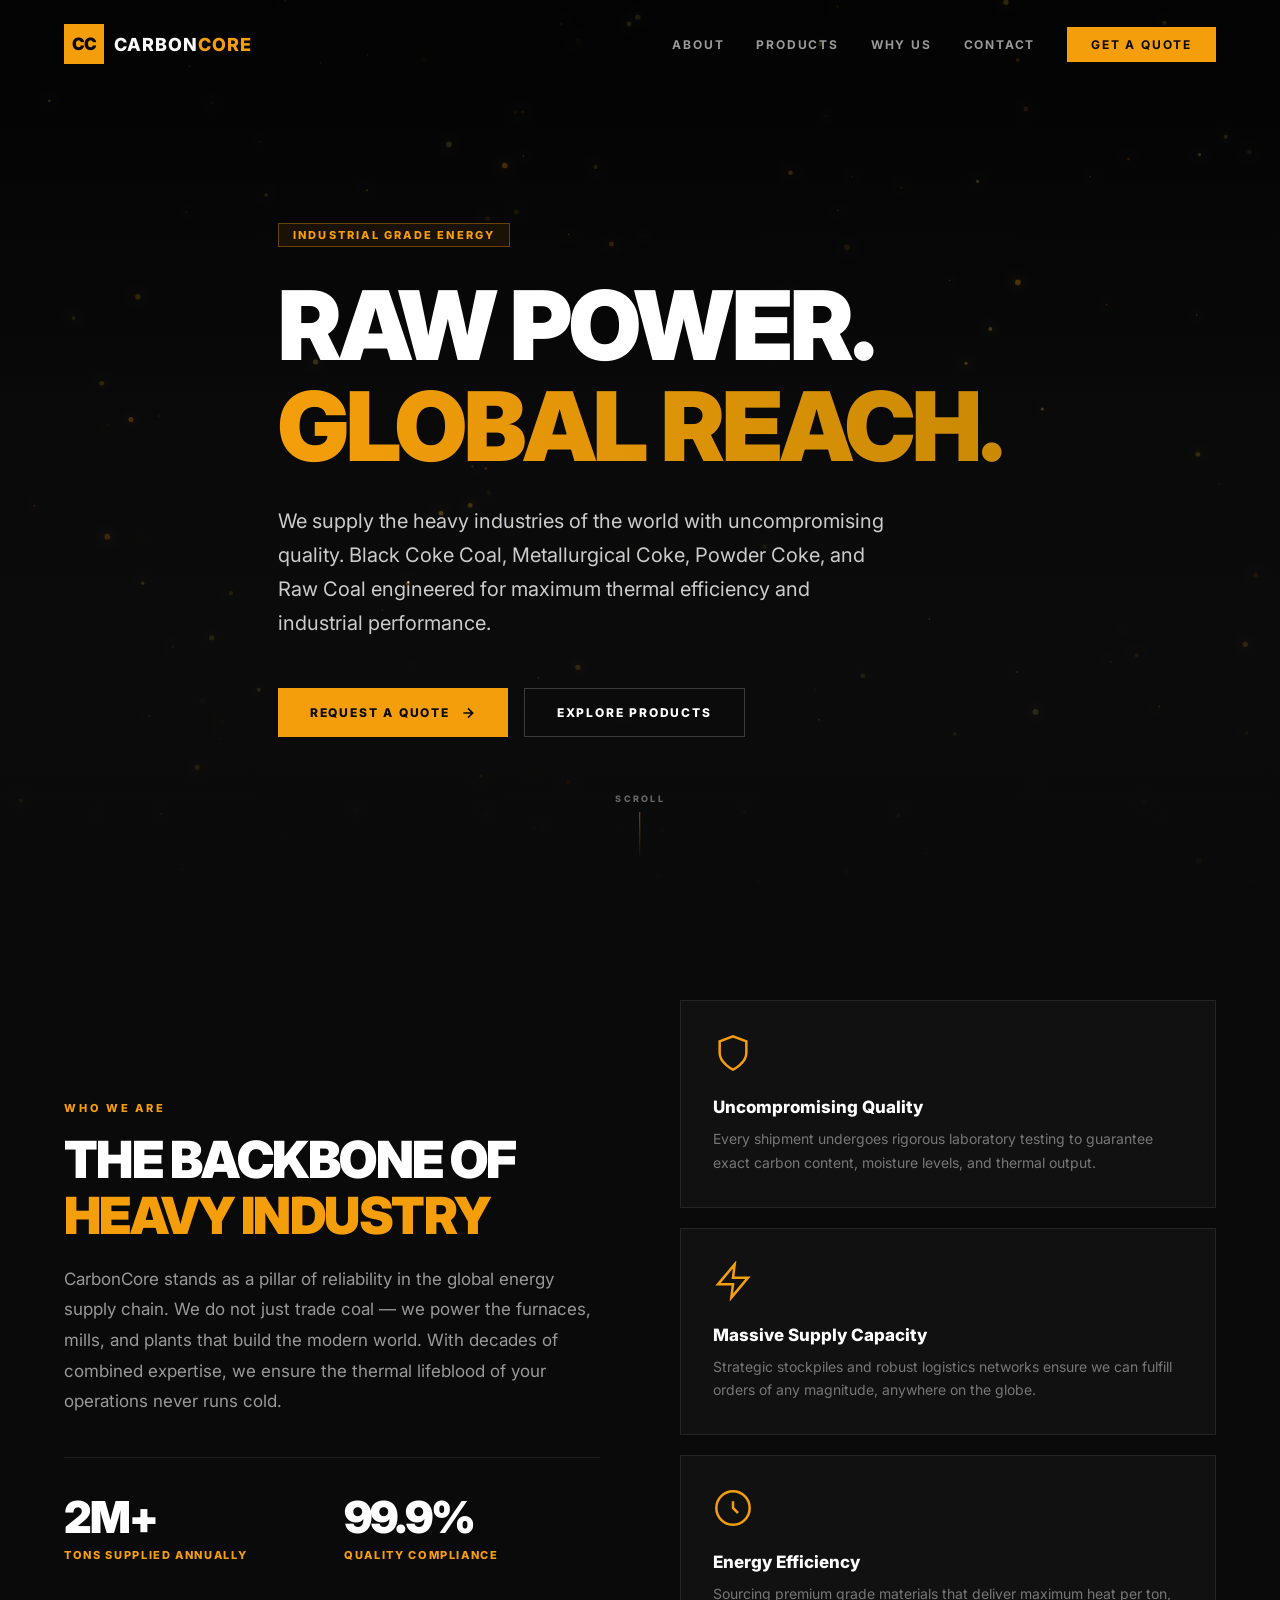
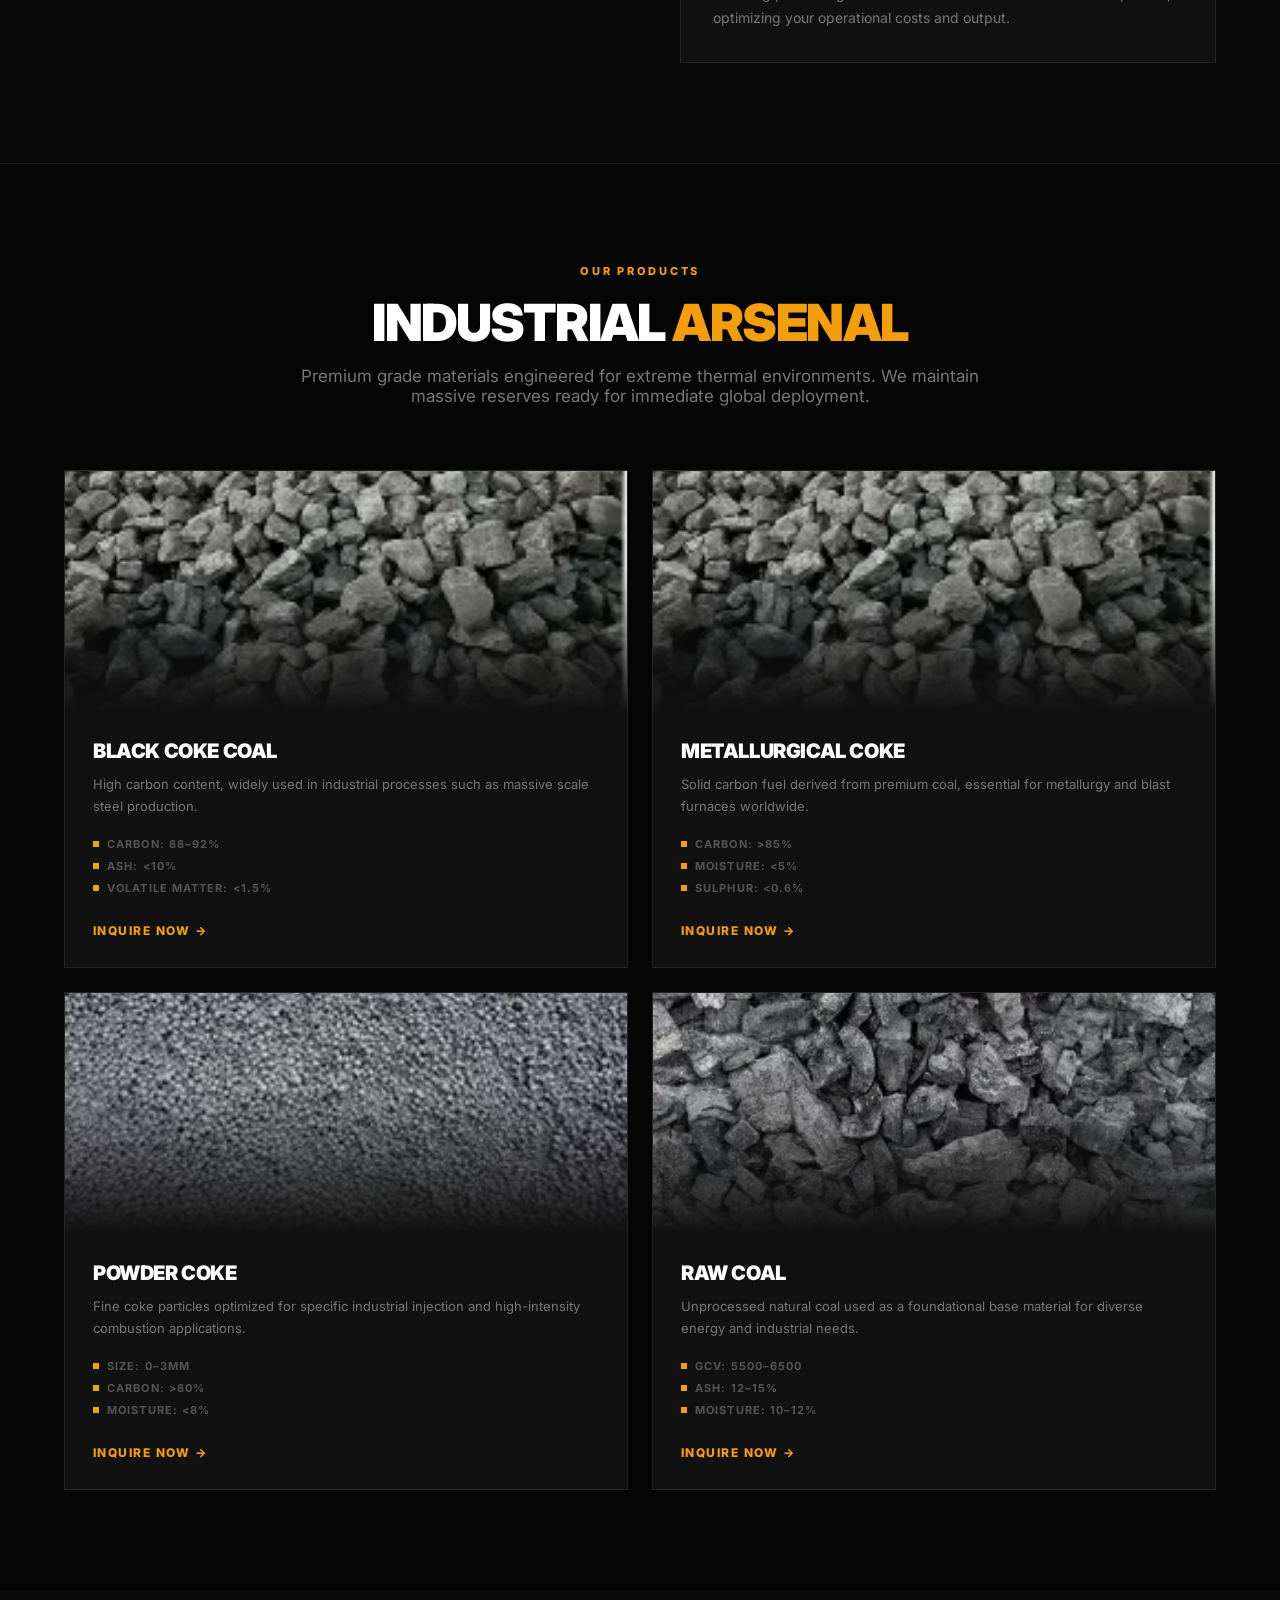
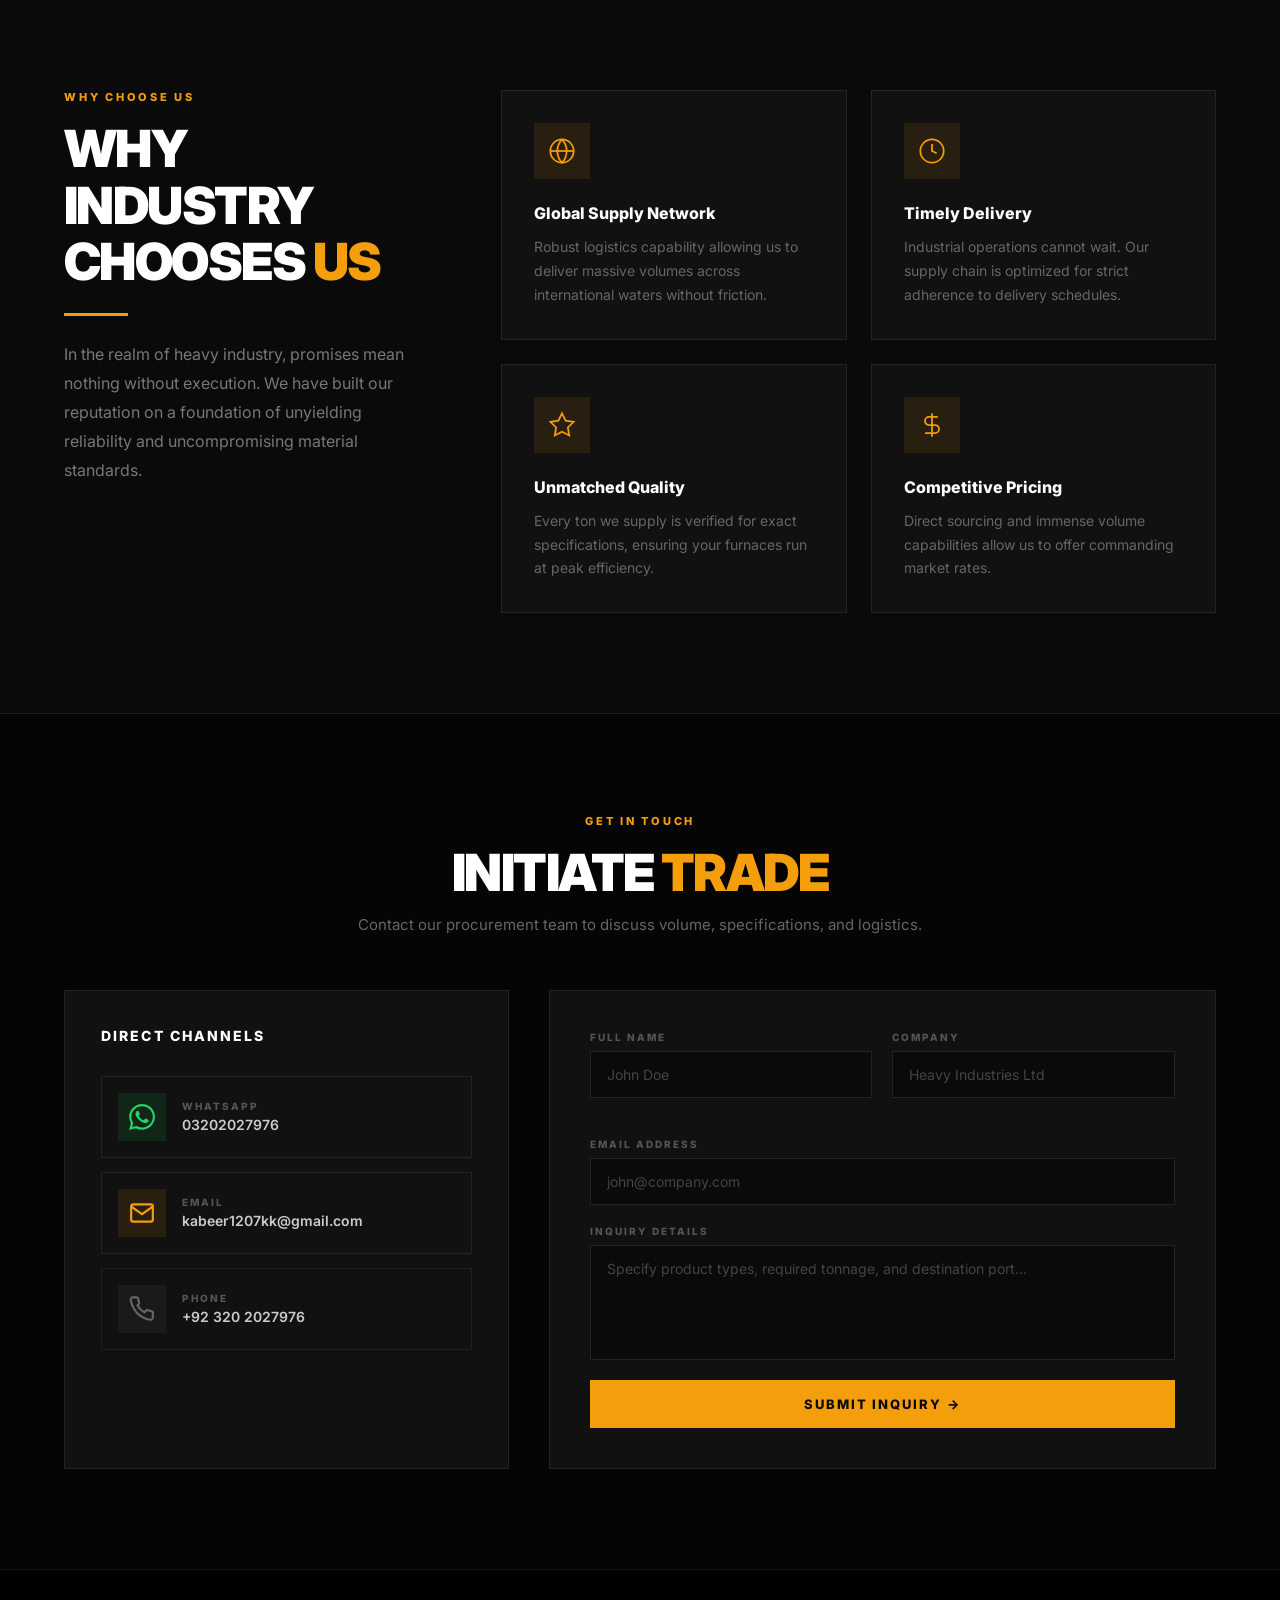
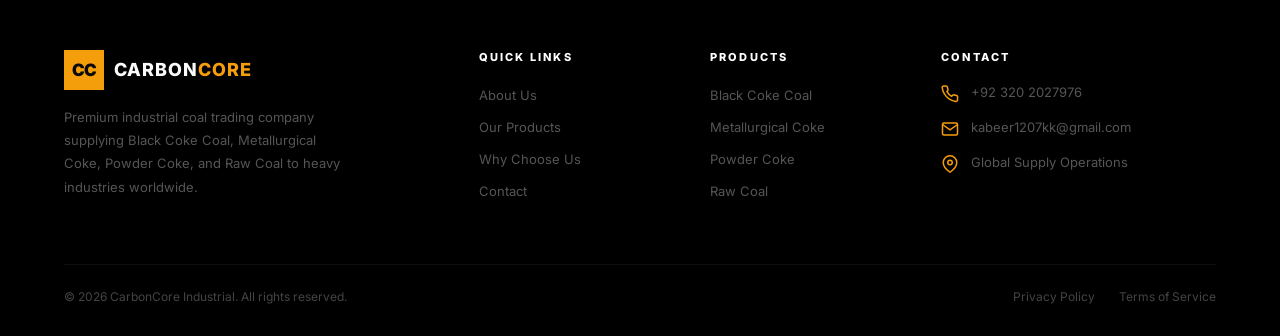
==== commit 3e40e86c: "Update index.html" ====
--- a/index.html
+++ b/index.html
@@ -3,7 +3,7 @@
 <head>
 <meta charset="UTF-8"/>
 <meta name="viewport" content="width=device-width, initial-scale=1.0"/>
-<title AKTRADERS - Premium Coal Trading</title>
+<title>AKTRADERS - Premium Coal Trading</title>
 <link rel="preconnect" href="https://fonts.googleapis.com">
 <link href="https://fonts.googleapis.com/css2?family=Inter:wght@400;500;600;700;800;900&display=swap" rel="stylesheet">
 <style>
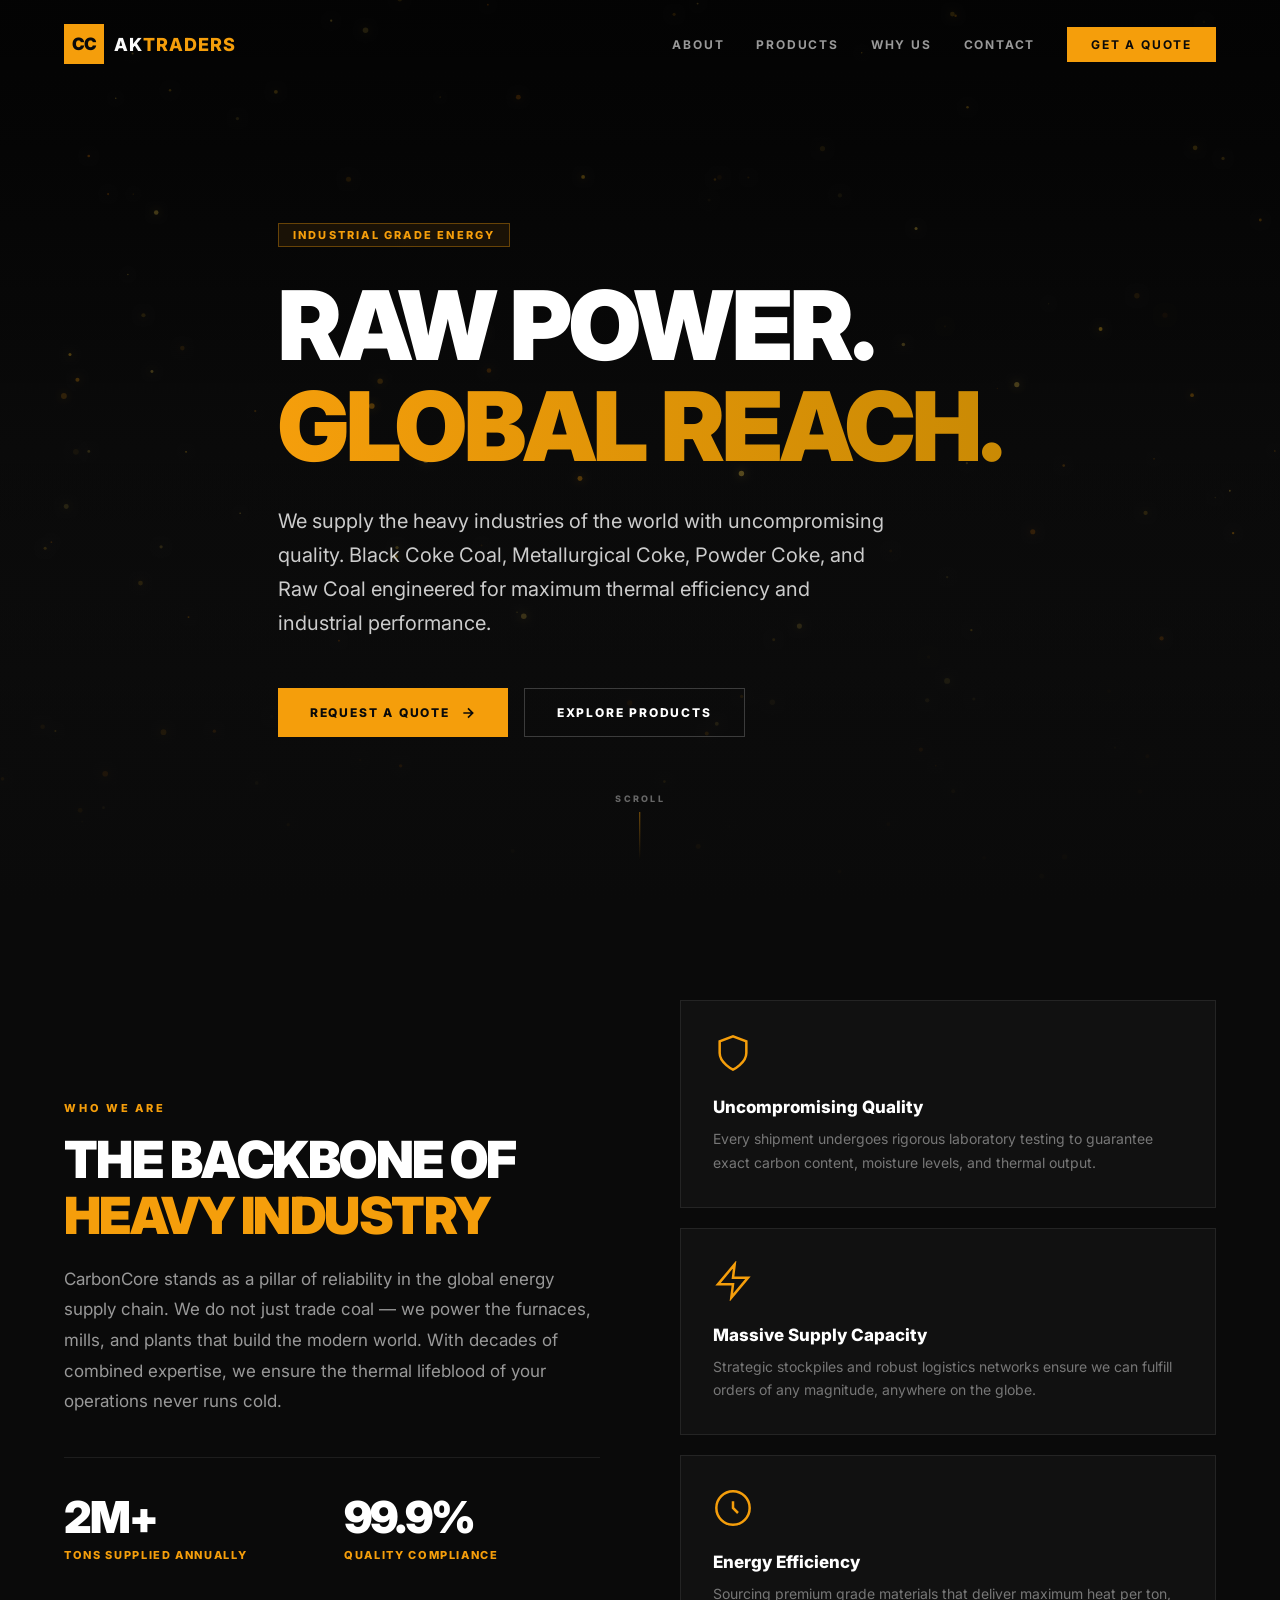
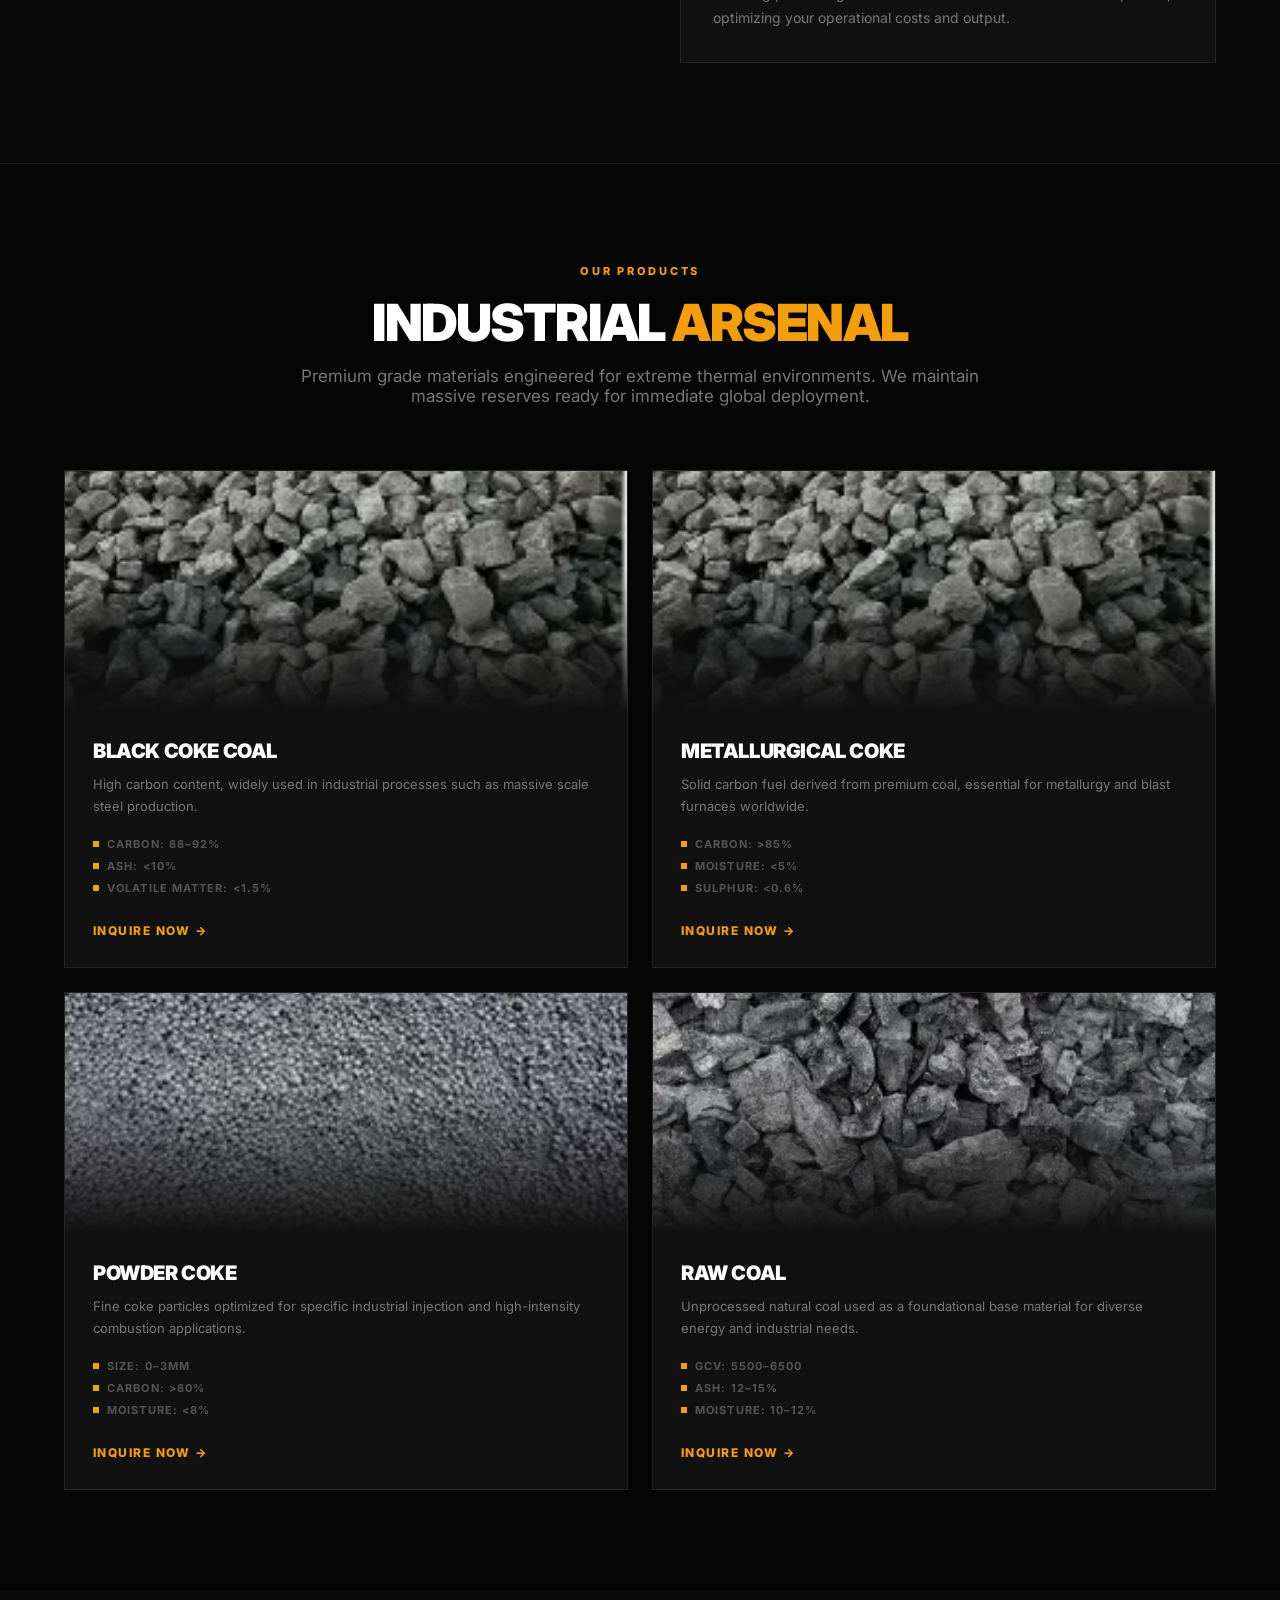
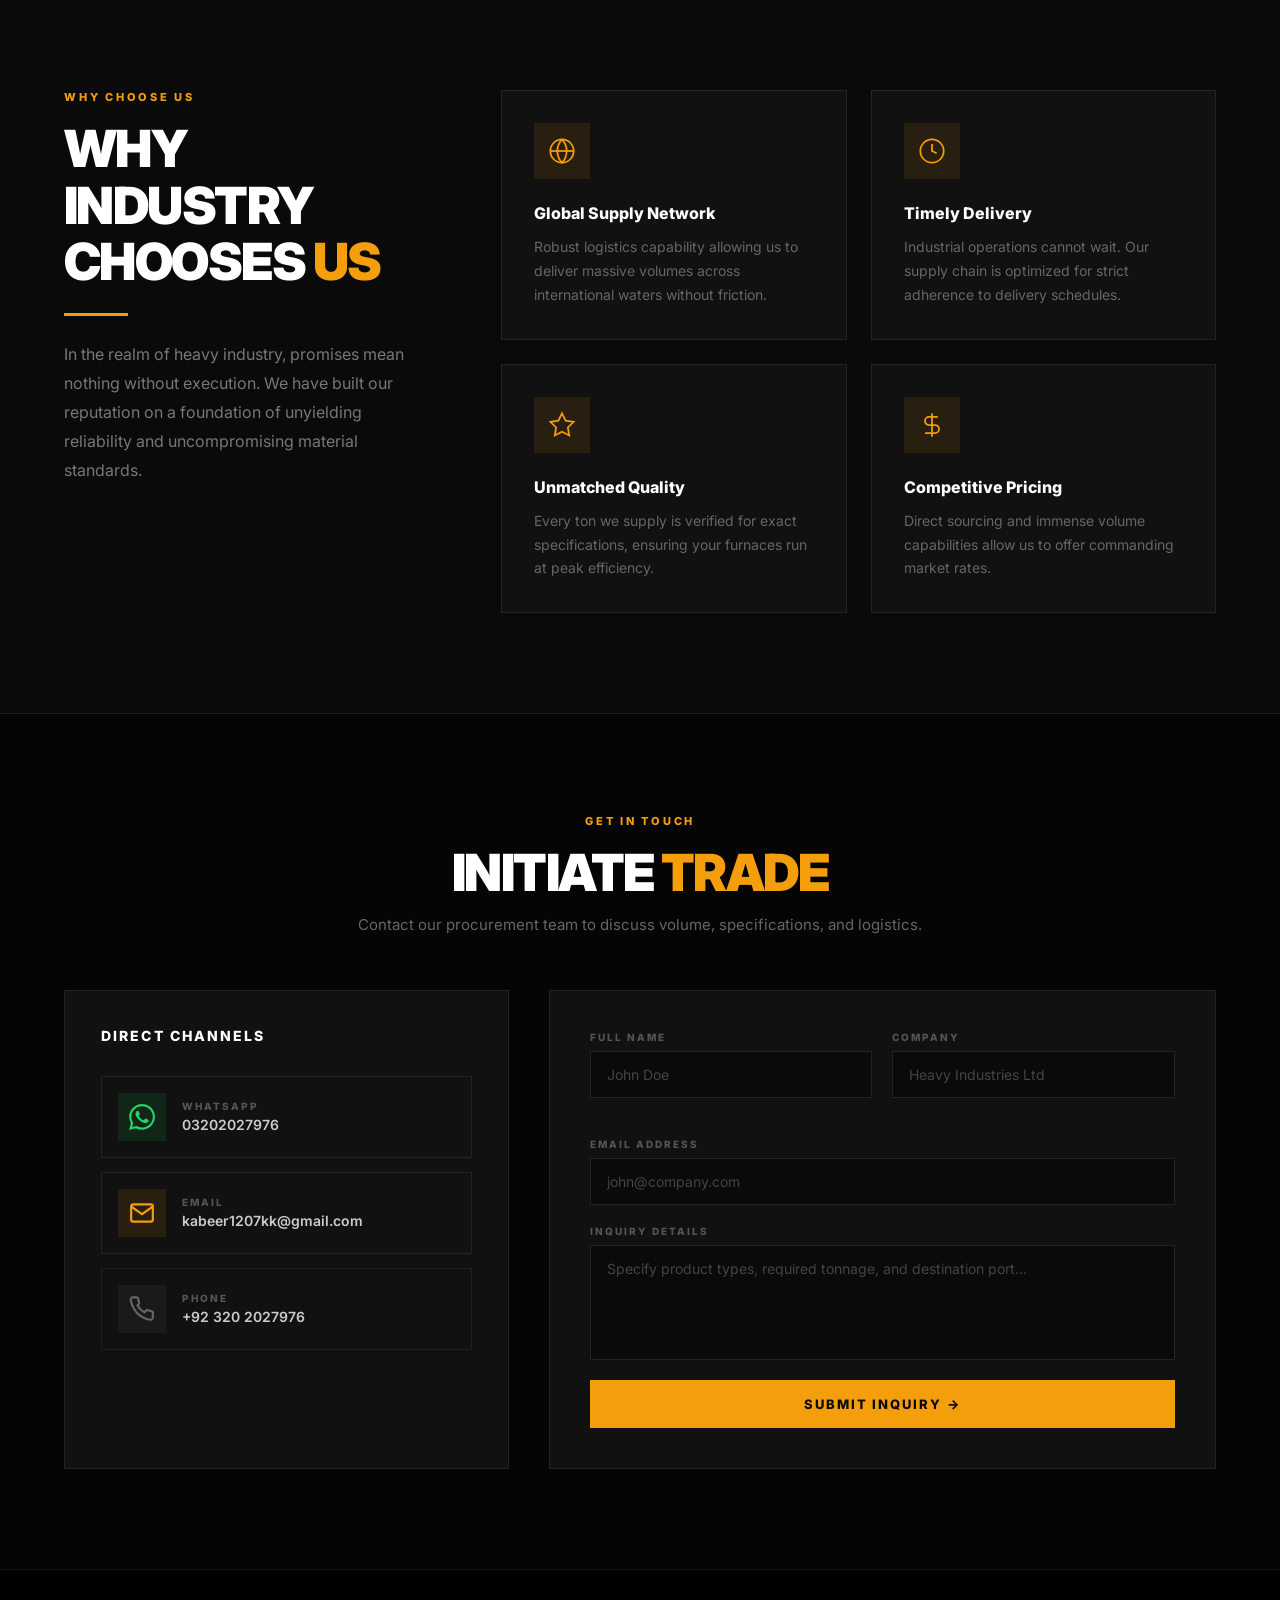
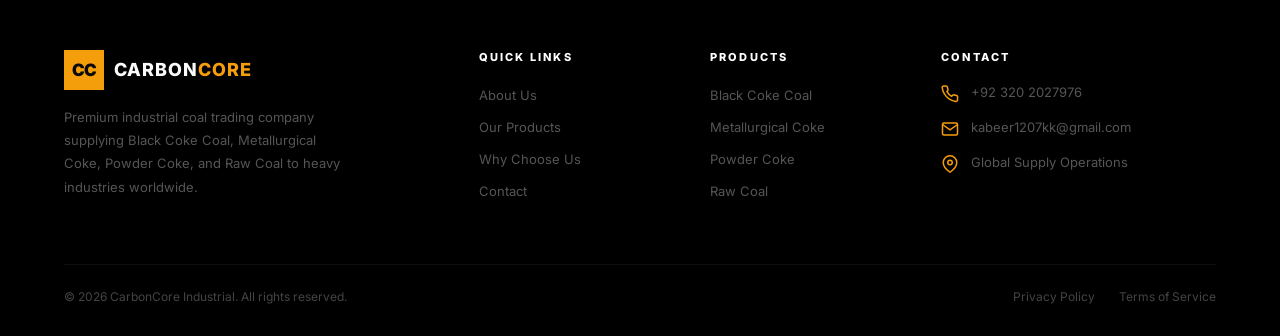
==== commit 725cce5f: "Add files via upload" ====
--- a/index.html
+++ b/index.html
@@ -161,7 +161,7 @@
   <div class="nav-inner">
     <a href="#" class="logo">
       <div class="logo-box">CC</div>
-      <span class="logo-text">Carbon<span>Core</span></span>
+      <span class="logo-text">AK<span>TRADERS</span></span>
     </a>
     <div class="nav-links">
       <a href="#about">About</a>
@@ -459,4 +459,4 @@
 function submitForm(e){e.preventDefault();var b=e.target.querySelector('.submit-btn');b.textContent='Sending...';b.disabled=true;setTimeout(function(){b.innerHTML='Submit Inquiry &rarr;';b.disabled=false;e.target.reset();var t=document.getElementById('toast');t.style.display='block';setTimeout(function(){t.style.display='none';},3500);},1400);}
 </script>
 <script src="https://replit-cdn.com/replit-pill/replit-pill.global.js" data-repl-id="2a20fbb1-2e99-442f-b195-37d027676b20"></script></body>
-</html>
+</html>
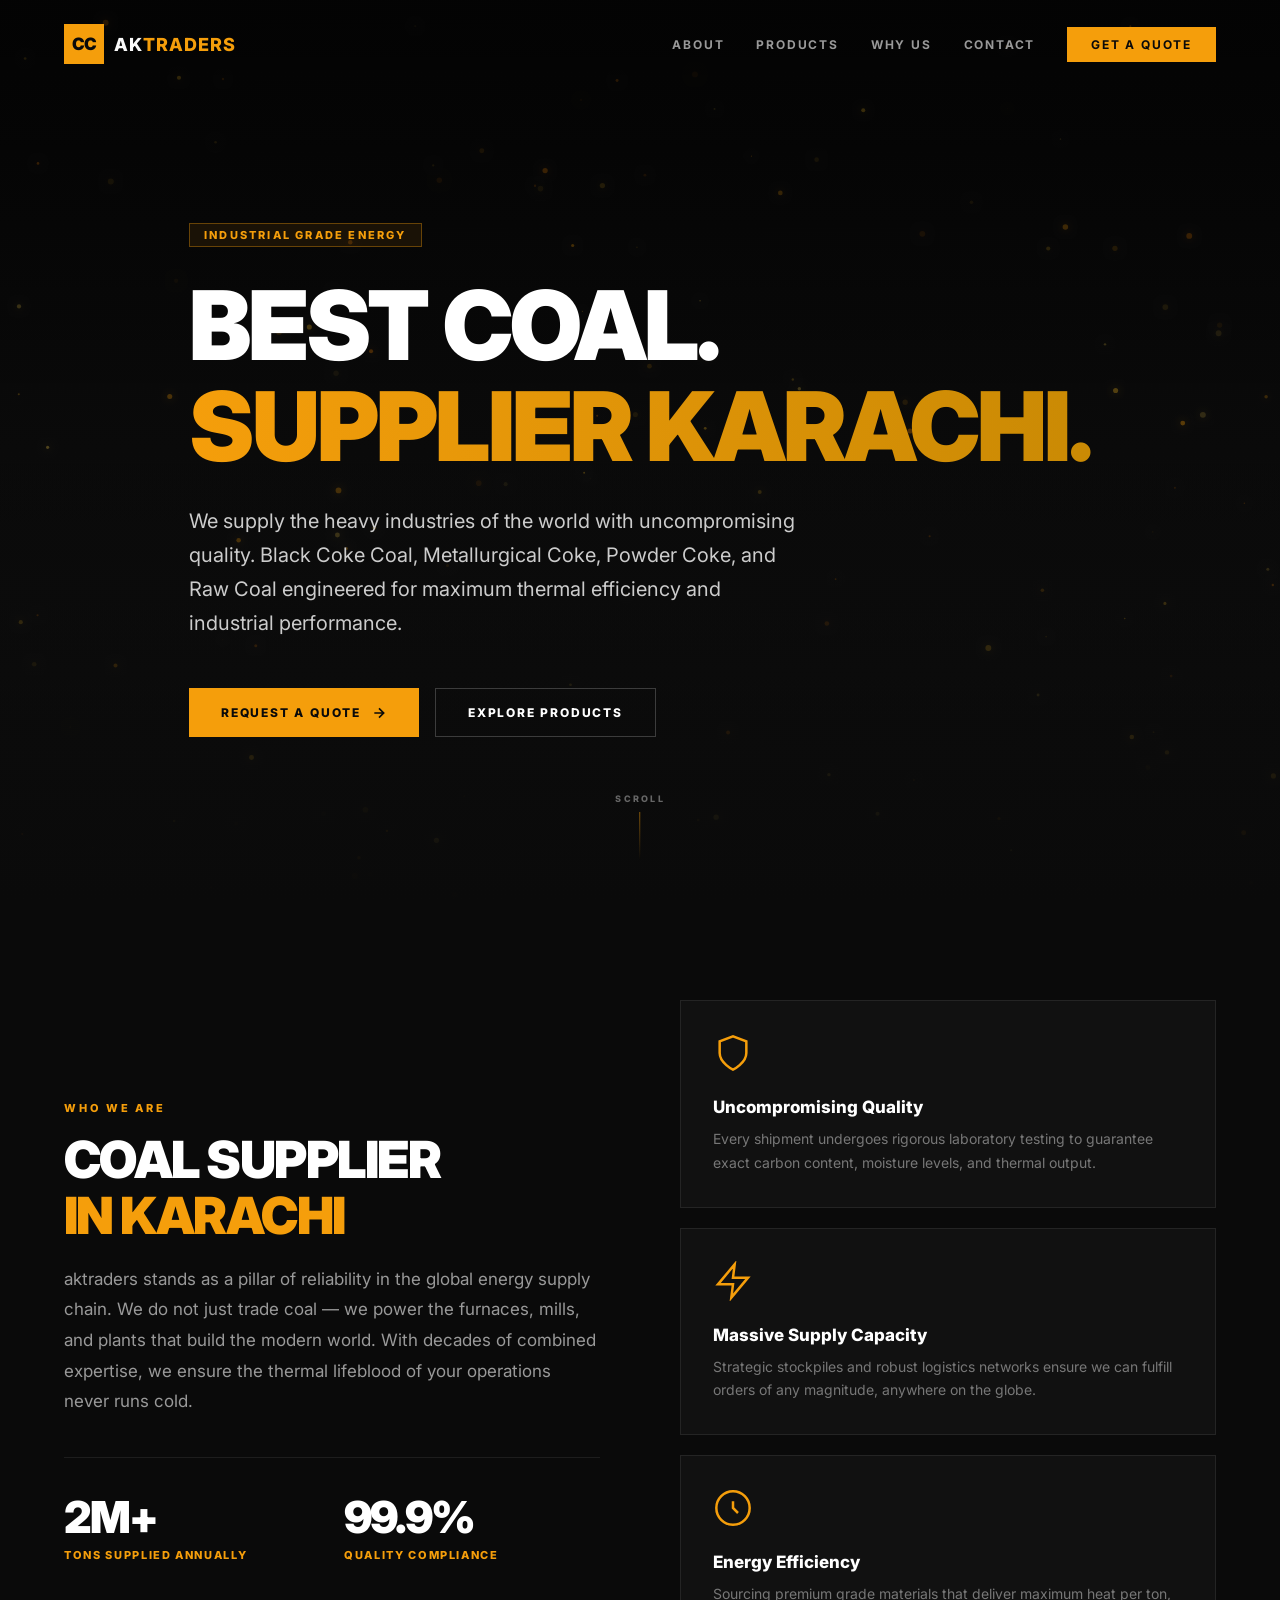
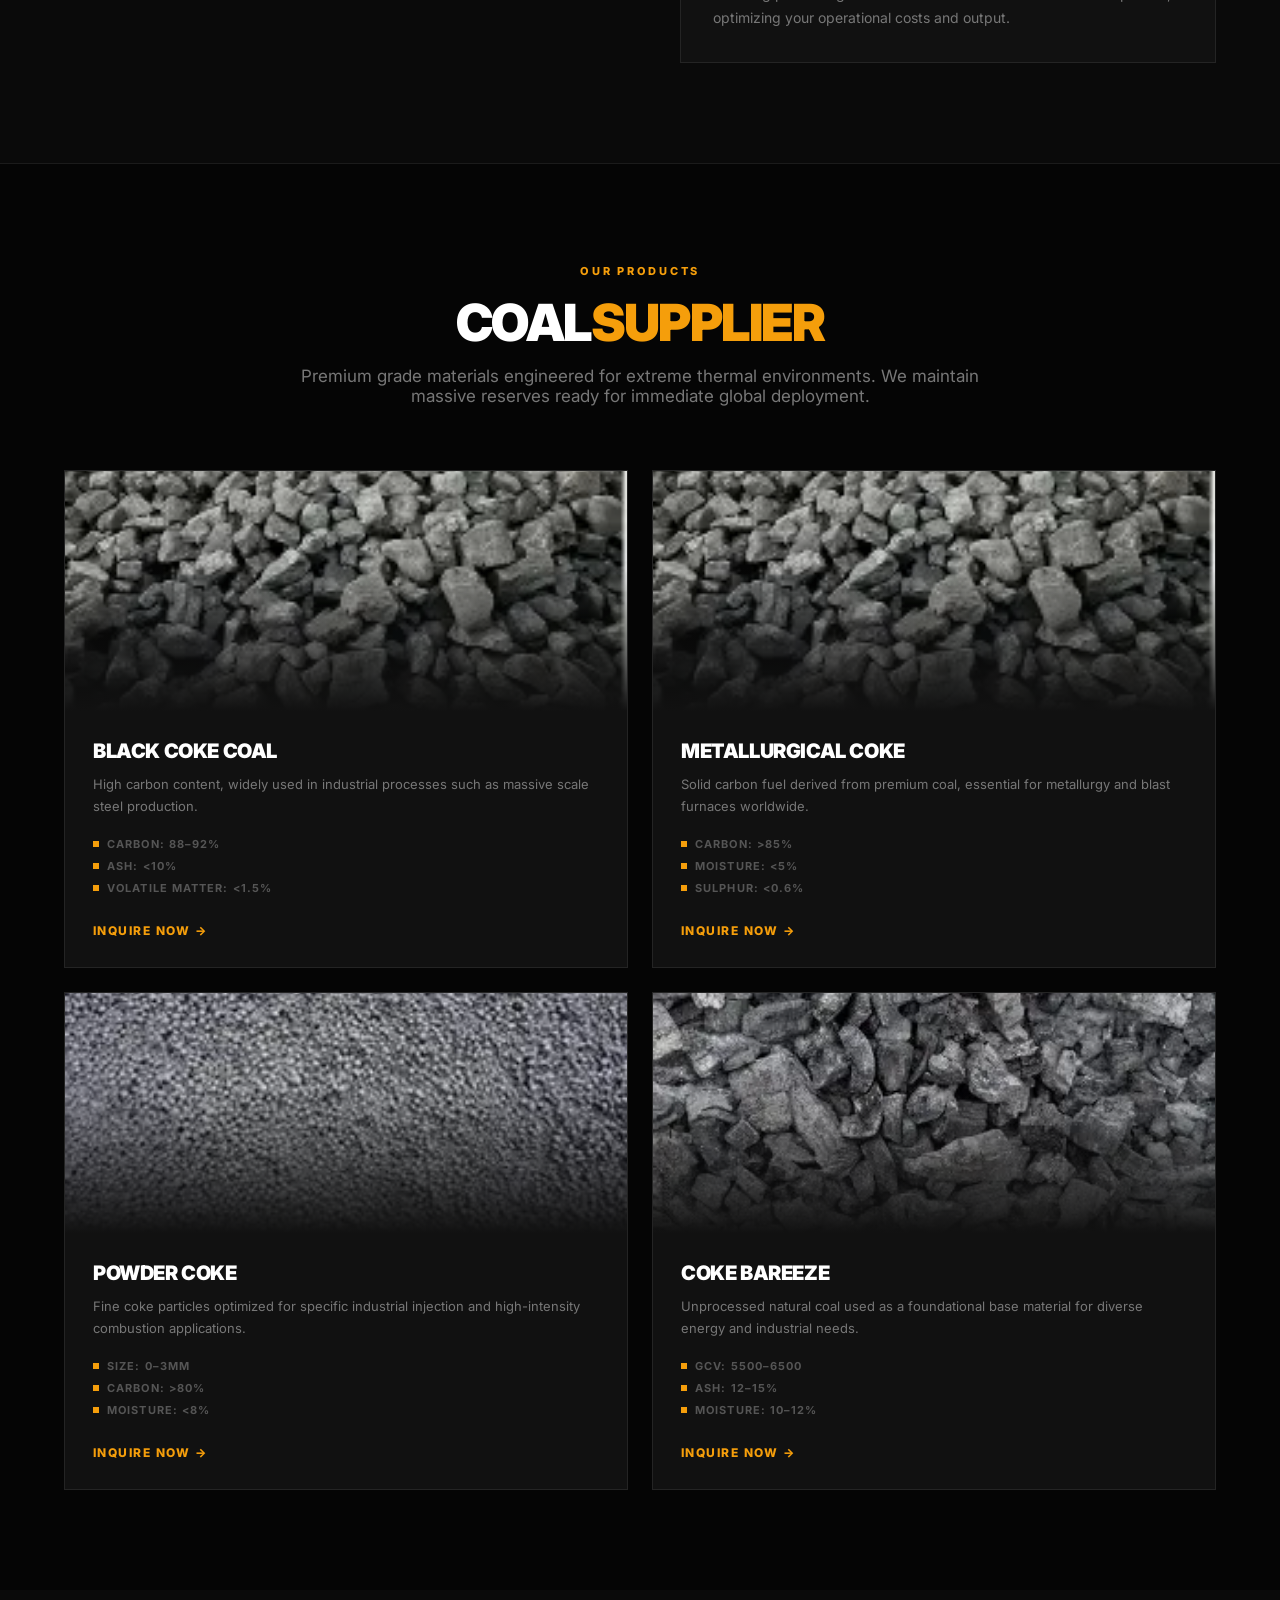
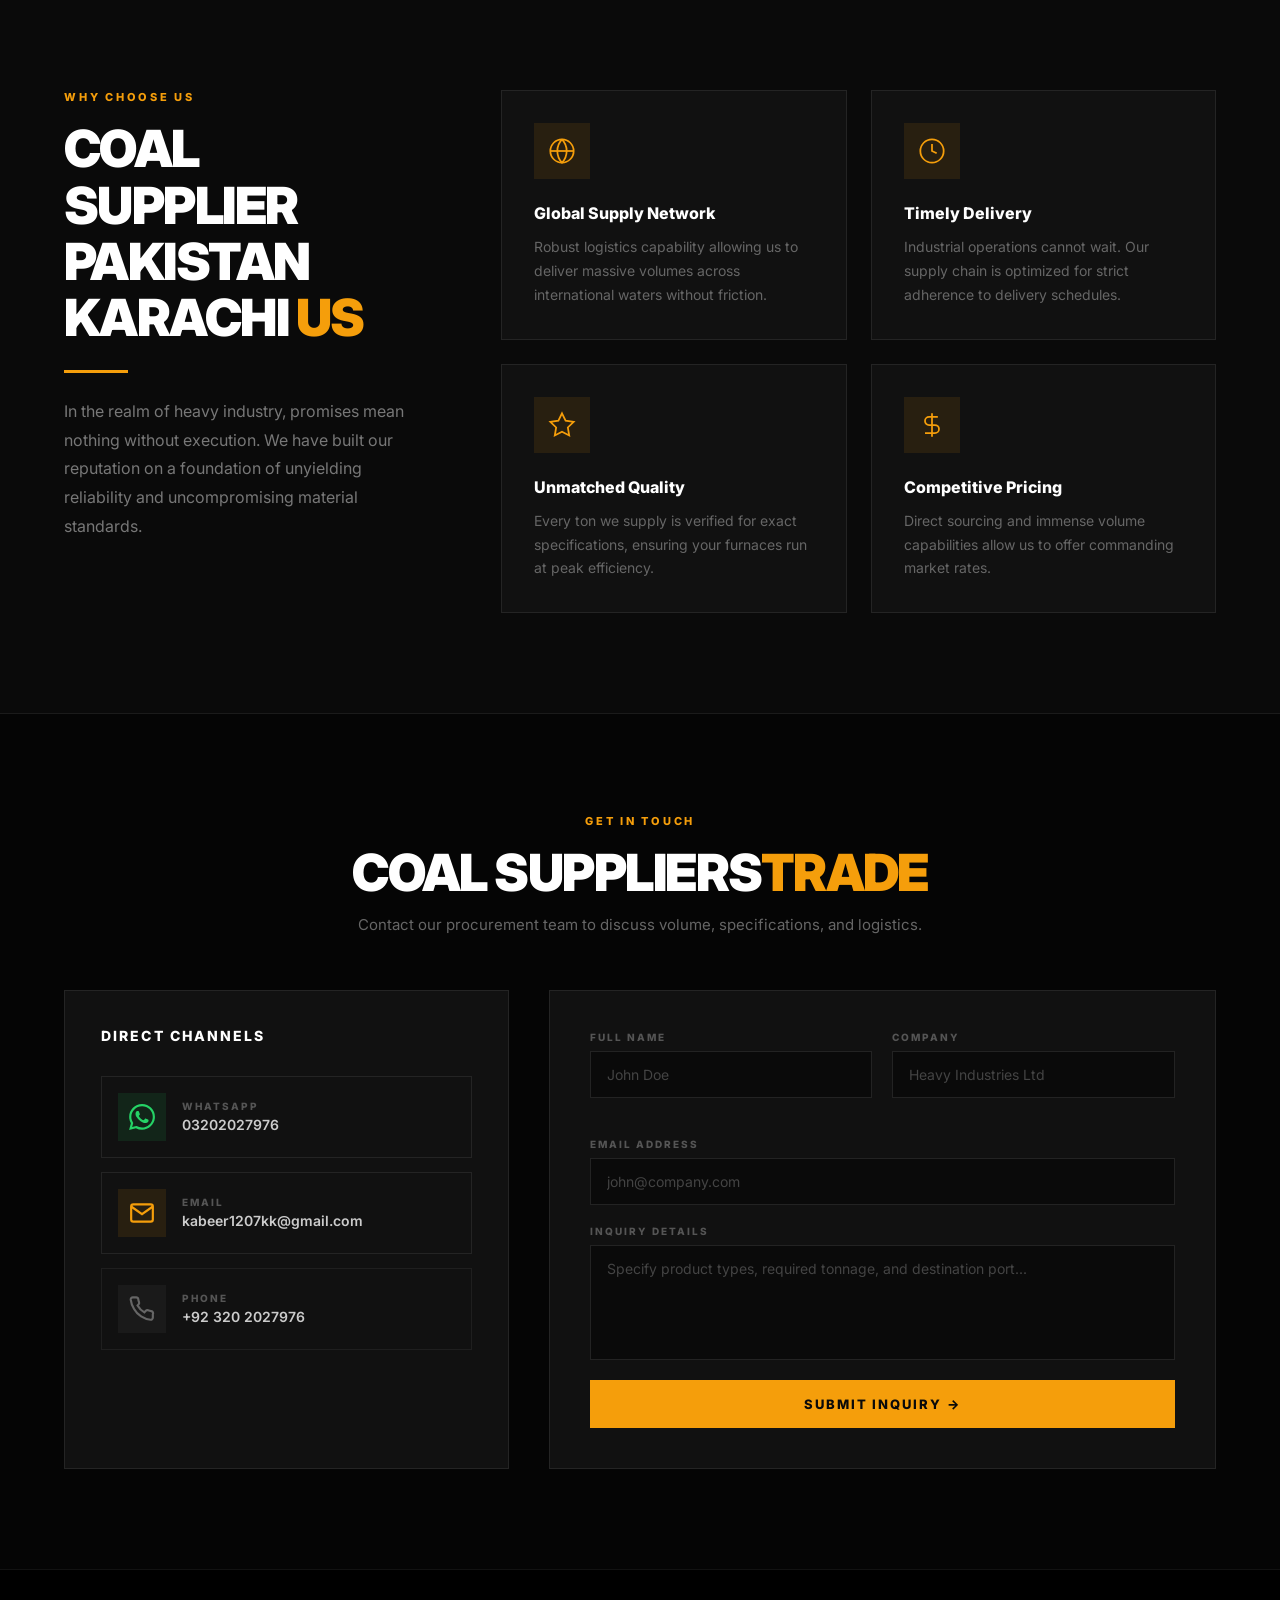
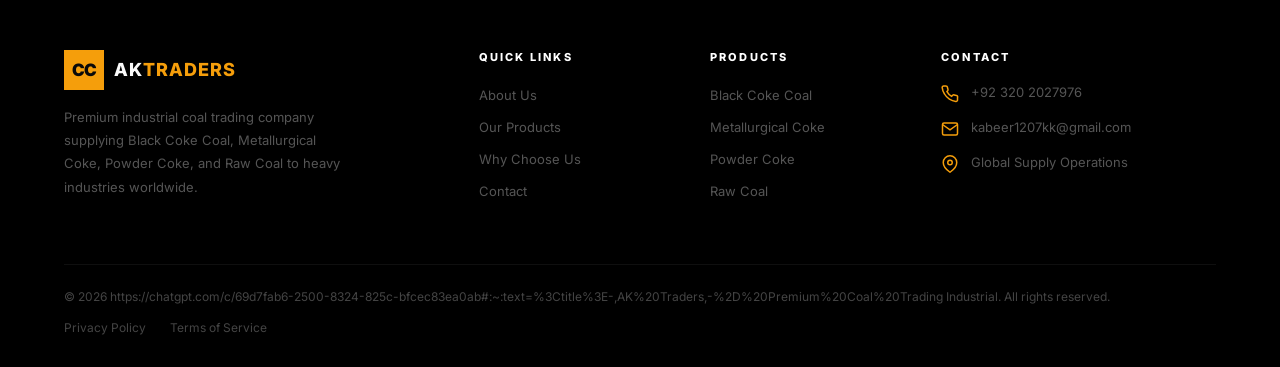
==== commit c61bf176: "Add files via upload" ====
--- a/index.html
+++ b/index.html
@@ -188,7 +188,7 @@
   <div class="hero-overlay"></div>
   <div class="hero-content">
     <div class="hero-badge">Industrial Grade Energy</div>
-    <h1 class="hero-title">RAW POWER.<br><span class="gold">GLOBAL REACH.</span></h1>
+    <h1 class="hero-title">BEST COAL.<br><span class="gold">SUPPLIER KARACHI.</span></h1>
     <p class="hero-sub">We supply the heavy industries of the world with uncompromising quality. Black Coke Coal, Metallurgical Coke, Powder Coke, and Raw Coal engineered for maximum thermal efficiency and industrial performance.</p>
     <div class="hero-btns">
       <a href="#contact" class="btn-primary">
@@ -209,8 +209,8 @@
     <div class="about-grid">
       <div>
         <div class="section-tag reveal">Who We Are</div>
-        <h2 class="section-title reveal d1">The Backbone of<br><span>Heavy Industry</span></h2>
-        <p class="about-desc reveal d2">CarbonCore stands as a pillar of reliability in the global energy supply chain. We do not just trade coal — we power the furnaces, mills, and plants that build the modern world. With decades of combined expertise, we ensure the thermal lifeblood of your operations never runs cold.</p>
+        <h2 class="section-title reveal d1">COAL SUPPLIER<br><span>IN KARACHI</span></h2>
+        <p class="about-desc reveal d2">aktraders stands as a pillar of reliability in the global energy supply chain. We do not just trade coal — we power the furnaces, mills, and plants that build the modern world. With decades of combined expertise, we ensure the thermal lifeblood of your operations never runs cold.</p>
         <div class="stats reveal d3">
           <div><div class="stat-num">2M+</div><div class="stat-label">Tons Supplied Annually</div></div>
           <div><div class="stat-num">99.9%</div><div class="stat-label">Quality Compliance</div></div>
@@ -241,7 +241,7 @@
   <div class="container">
     <div class="prod-header reveal">
       <div class="section-tag">Our Products</div>
-      <h2 class="section-title">Industrial <span>Arsenal</span></h2>
+      <h2 class="section-title">COAL<span>SUPPLIER</span></h2>
       <p class="prod-desc">Premium grade materials engineered for extreme thermal environments. We maintain massive reserves ready for immediate global deployment.</p>
     </div>
     <div class="prod-grid">
@@ -303,7 +303,7 @@
           <div class="prod-img-overlay"></div>
         </div>
         <div class="prod-body">
-          <div class="prod-name">Raw Coal</div>
+          <div class="prod-name">COKE BAREEZE</div>
           <div class="prod-text">Unprocessed natural coal used as a foundational base material for diverse energy and industrial needs.</div>
           <div class="prod-specs">
             <div class="prod-spec">GCV: 5500&ndash;6500</div>
@@ -323,7 +323,7 @@
     <div class="why-layout">
       <div class="why-left reveal-left">
         <div class="section-tag">Why Choose Us</div>
-        <h2 class="section-title">Why Industry Chooses <span>Us</span></h2>
+        <h2 class="section-title">COAL SUPPLIER PAKISTAN KARACHI <span>Us</span></h2>
         <div class="divider"></div>
         <p>In the realm of heavy industry, promises mean nothing without execution. We have built our reputation on a foundation of unyielding reliability and uncompromising material standards.</p>
       </div>
@@ -357,7 +357,7 @@
   <div class="container">
     <div class="contact-top reveal">
       <div class="section-tag">Get in Touch</div>
-      <h2 class="section-title">Initiate <span>Trade</span></h2>
+      <h2 class="section-title">COAL SUPPLIERS<span>Trade</span></h2>
       <p>Contact our procurement team to discuss volume, specifications, and logistics.</p>
     </div>
     <div class="contact-grid">
@@ -401,7 +401,7 @@
   <div class="container">
     <div class="footer-grid">
       <div class="footer-brand">
-        <a href="#" class="logo"><div class="logo-box">CC</div><span class="logo-text">Carbon<span>Core</span></span></a>
+        <a href="#" class="logo"><div class="logo-box">CC</div><span class="logo-text">AK<span>TRADERS</span></span></a>
         <p>Premium industrial coal trading company supplying Black Coke Coal, Metallurgical Coke, Powder Coke, and Raw Coal to heavy industries worldwide.</p>
       </div>
       <div class="footer-col">
@@ -430,7 +430,7 @@
       </div>
     </div>
     <div class="footer-bottom">
-      <p>&copy; <span id="yr"></span> CarbonCore Industrial. All rights reserved.</p>
+      <p>&copy; <span id="yr"></span> https://chatgpt.com/c/69d7fab6-2500-8324-825c-bfcec83ea0ab#:~:text=%3Ctitle%3E-,AK%20Traders,-%2D%20Premium%20Coal%20Trading Industrial. All rights reserved.</p>
       <div class="fbl"><a href="#">Privacy Policy</a><a href="#">Terms of Service</a></div>
     </div>
   </div>
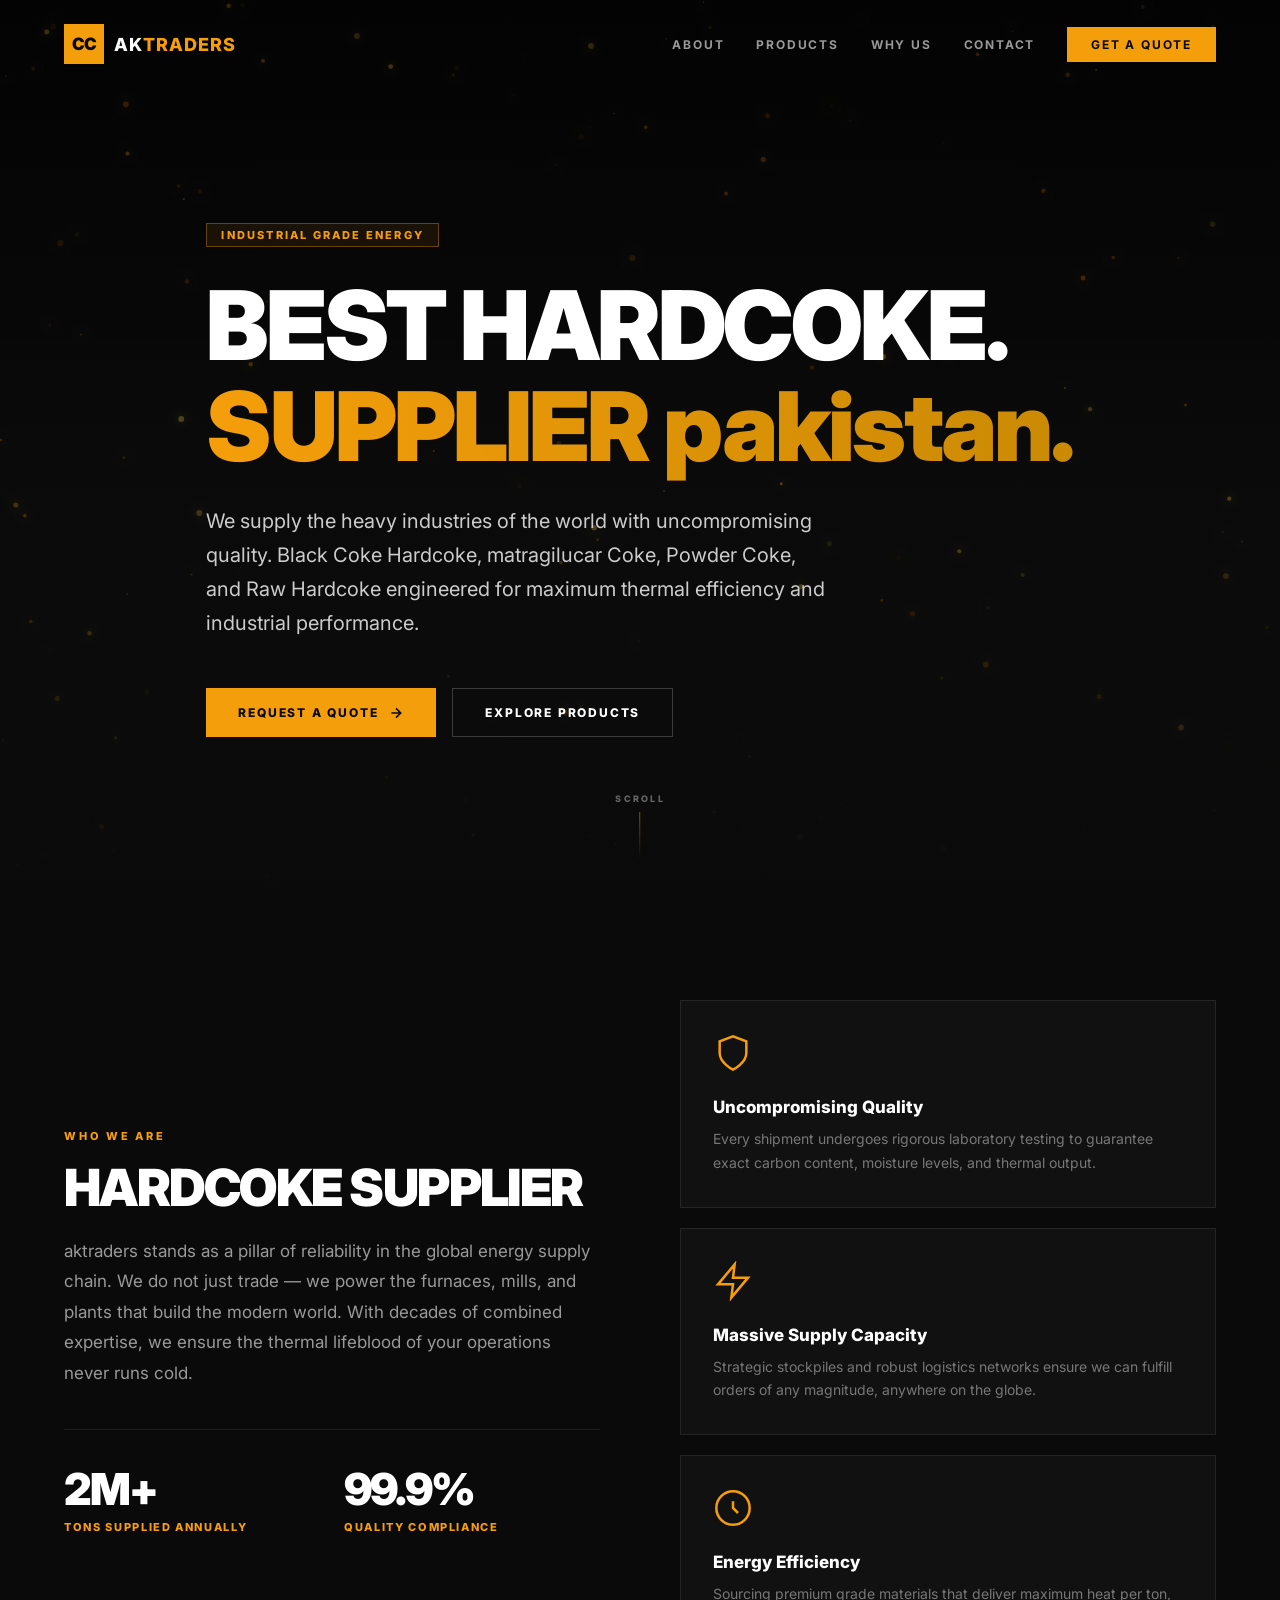
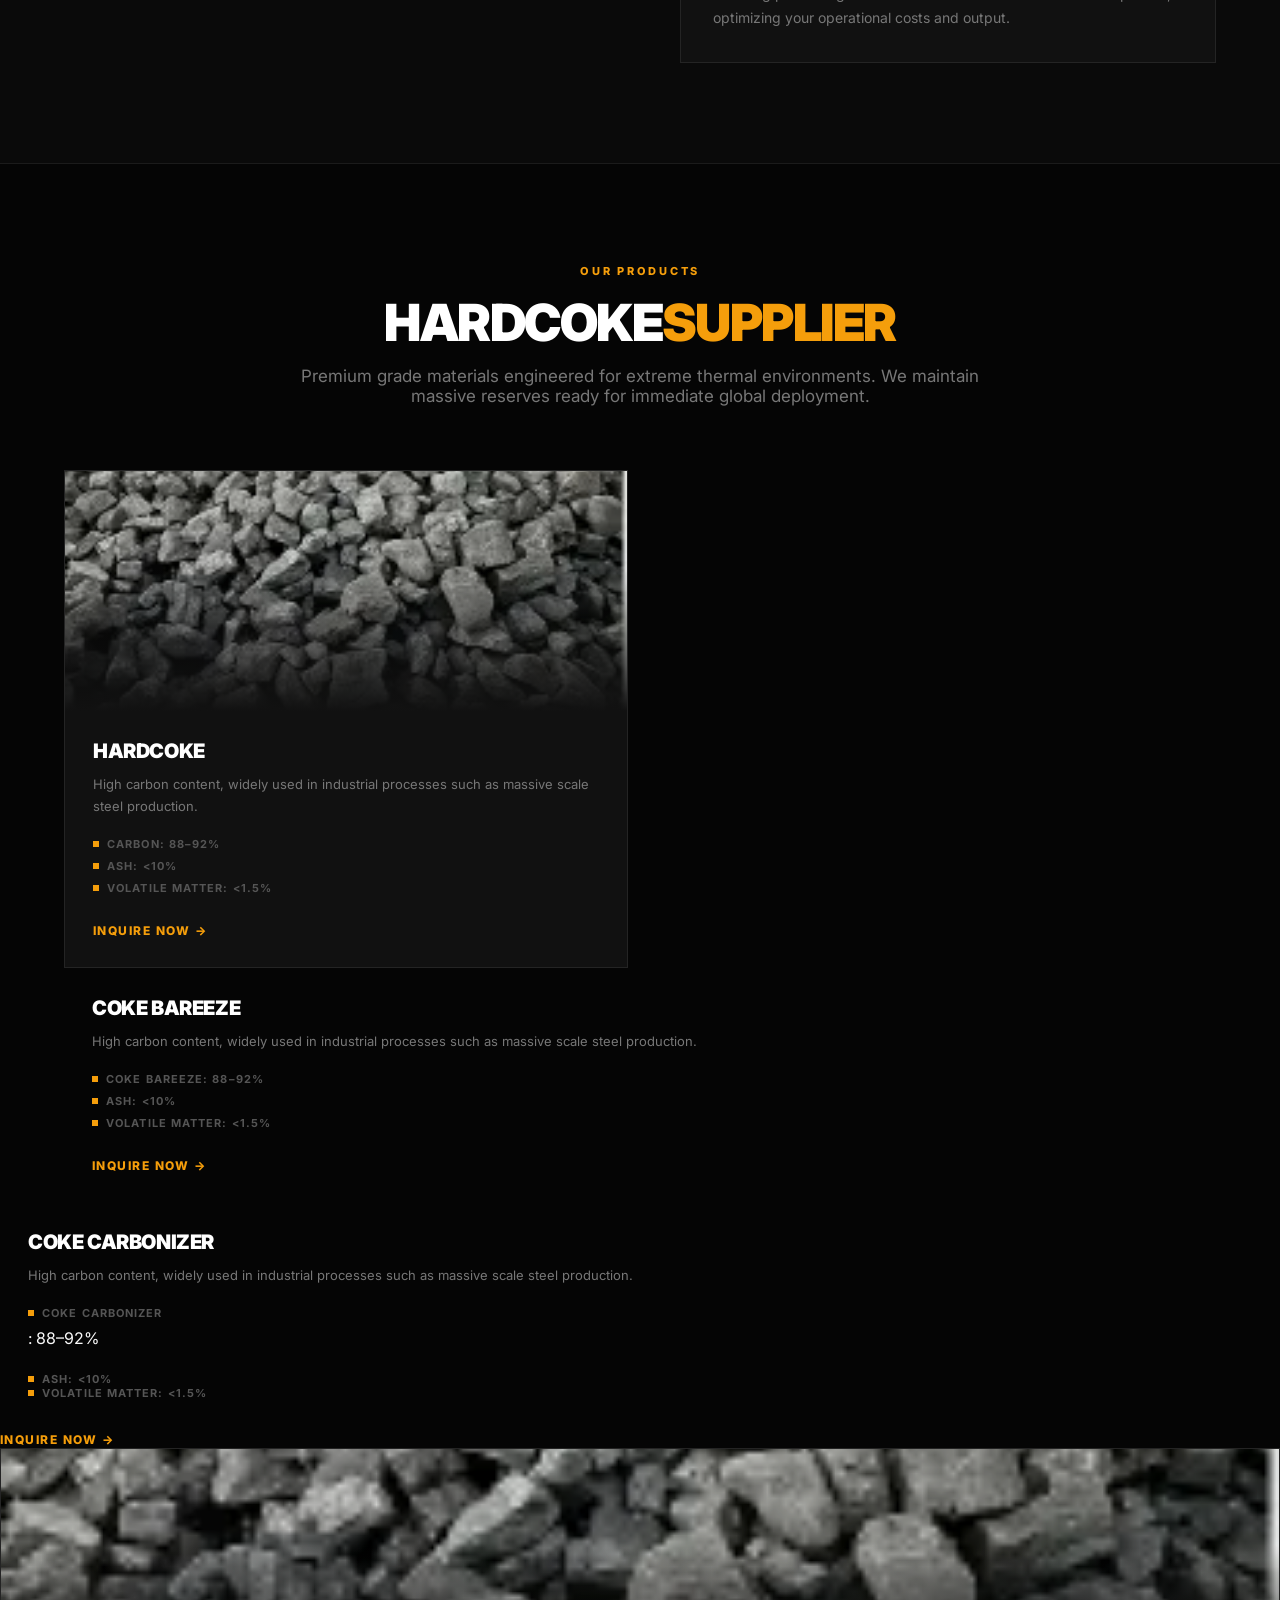
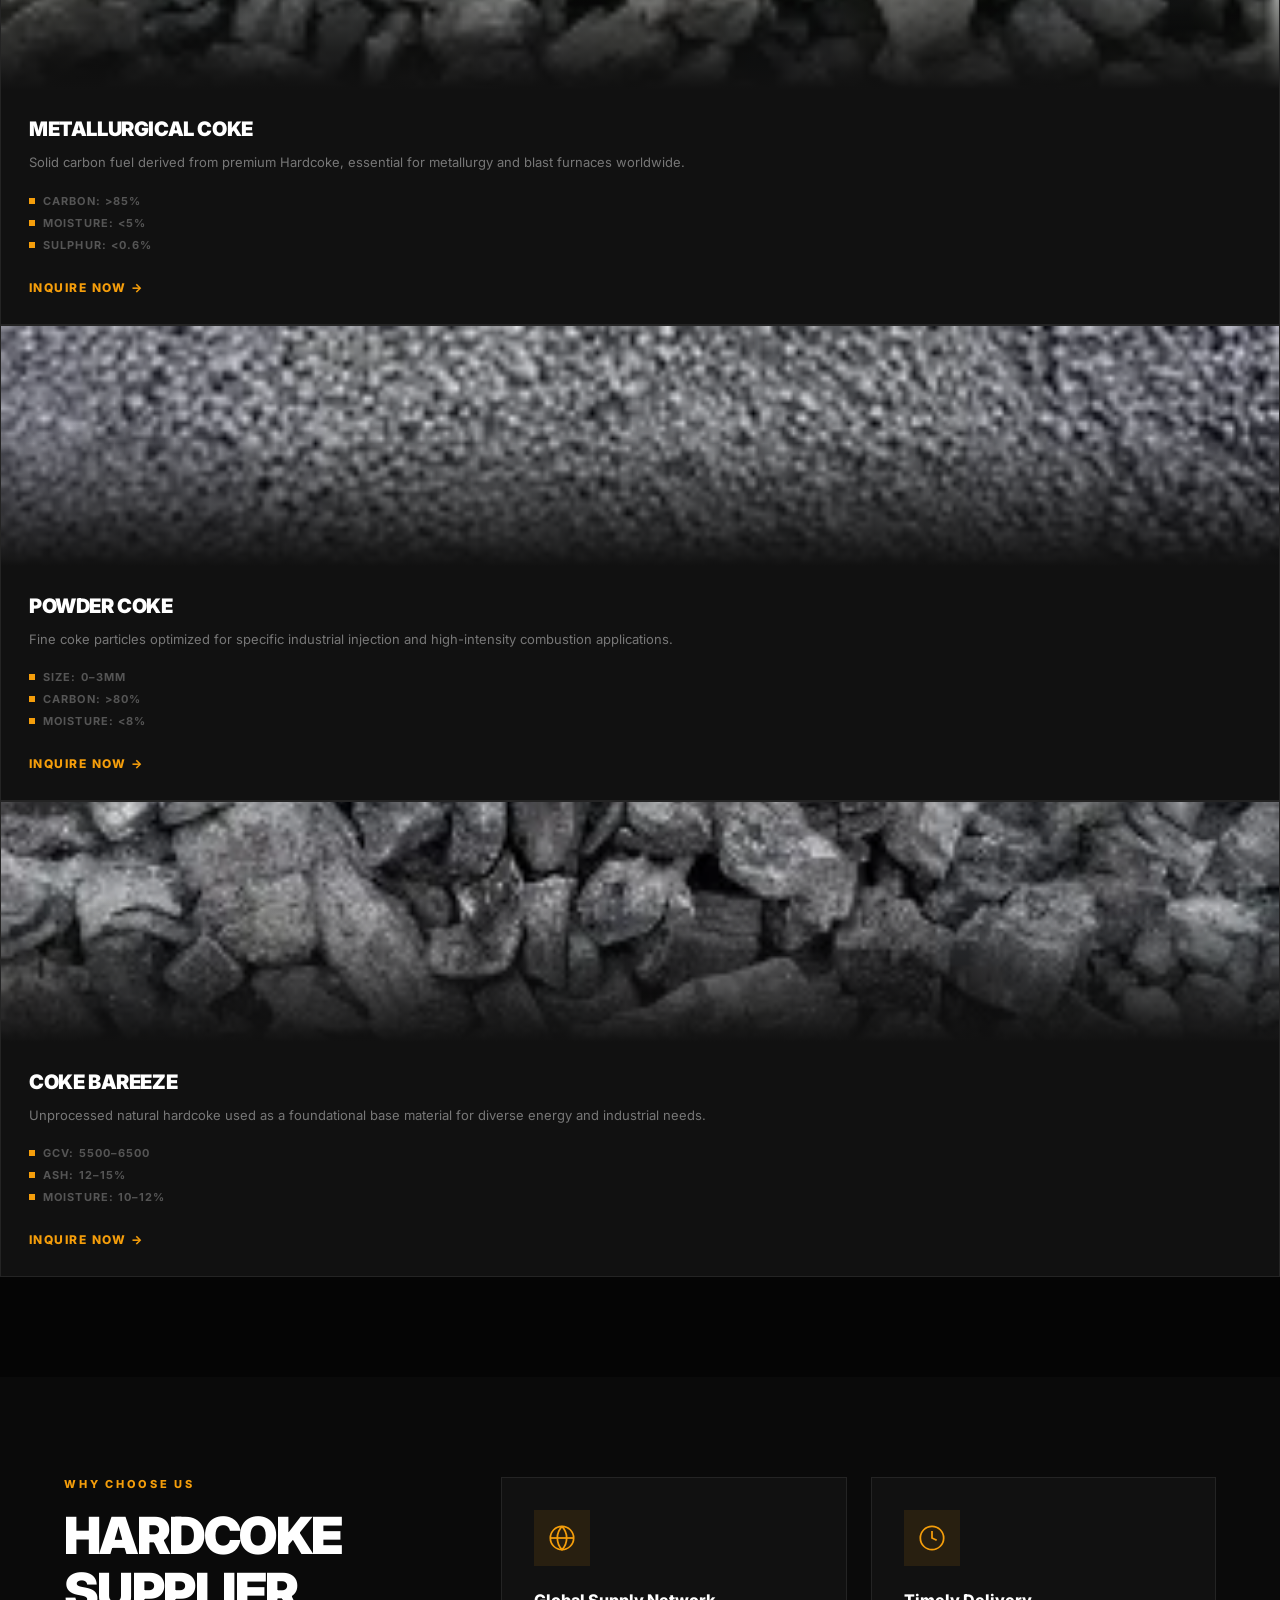
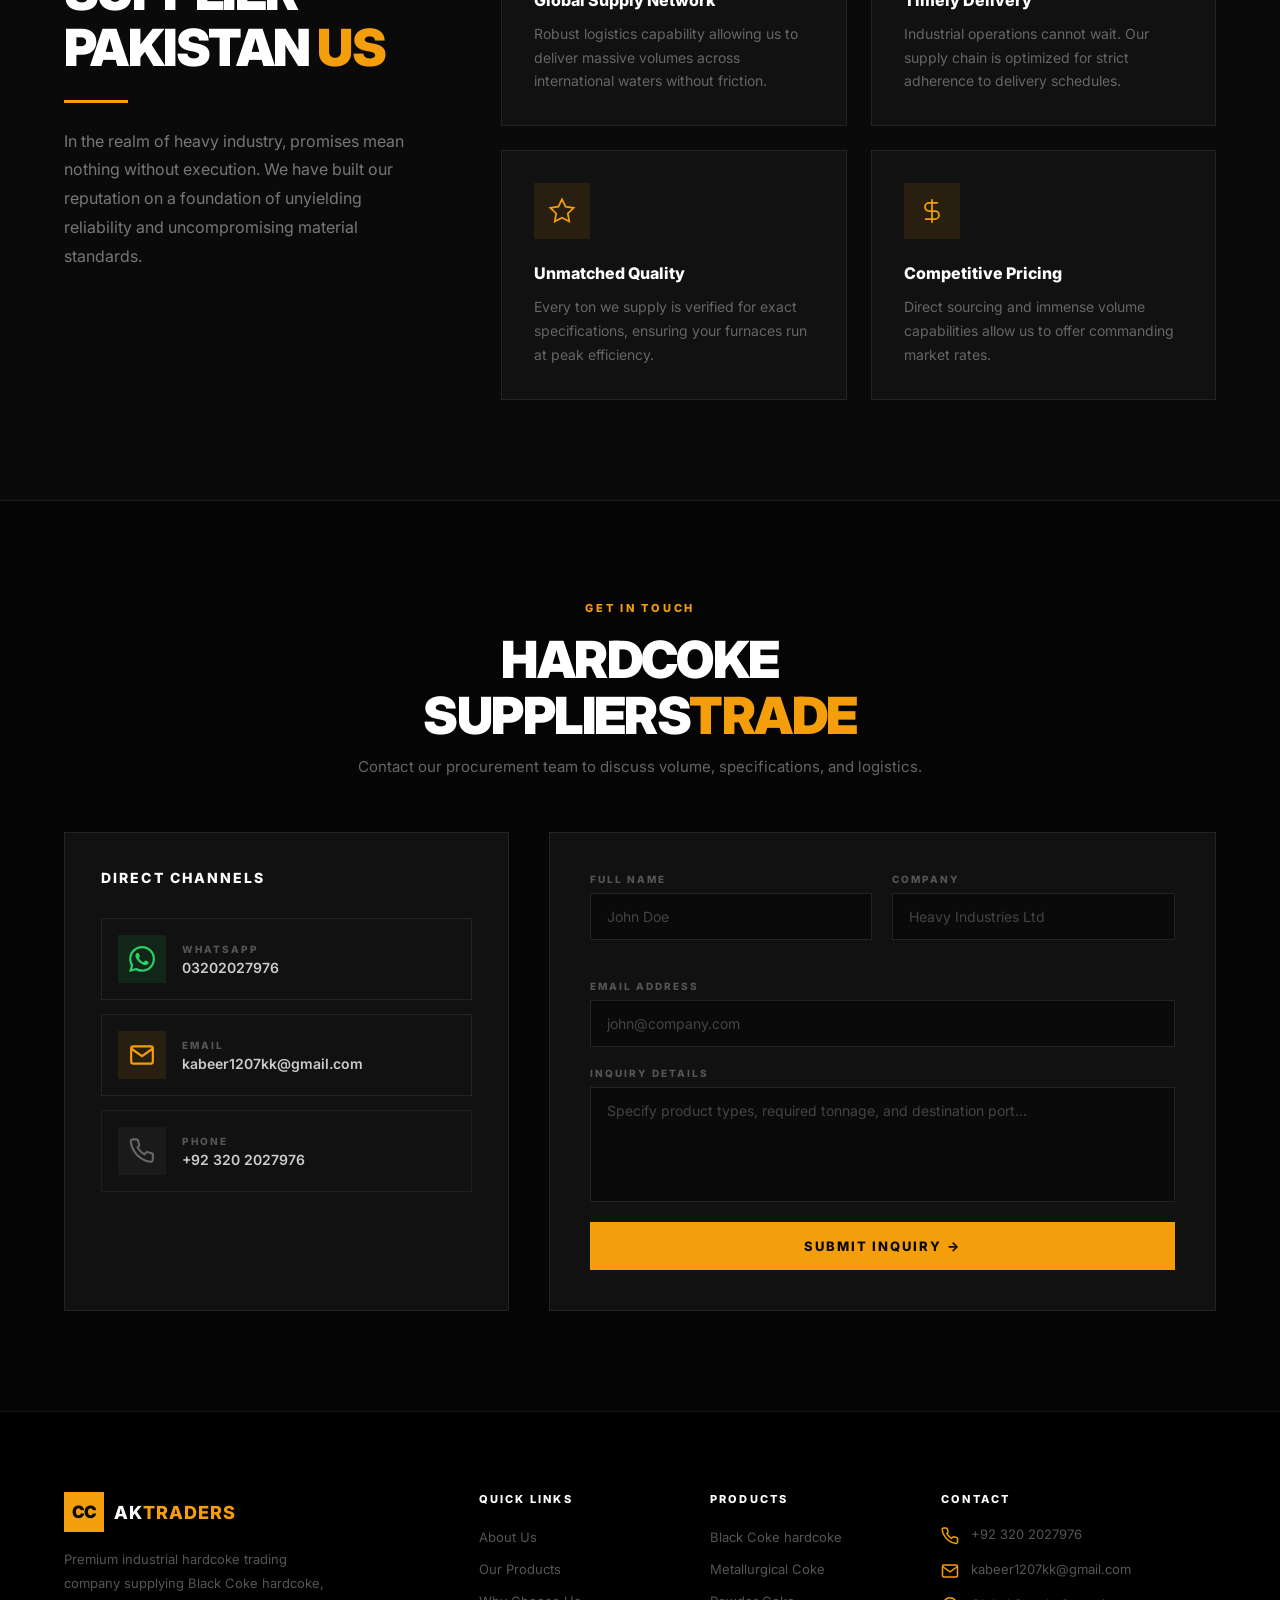
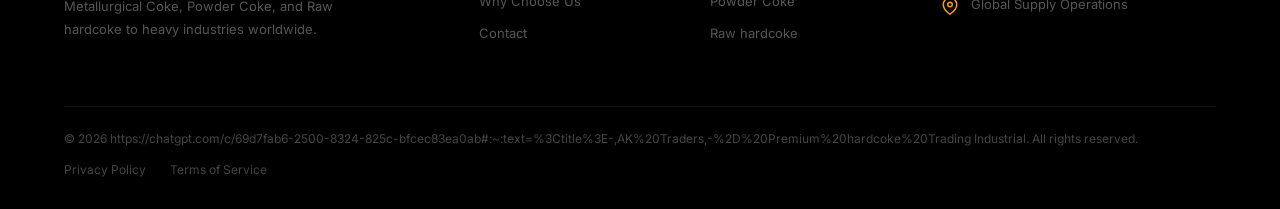
==== commit 18e16bd6: "Add files via upload" ====
--- a/index.html
+++ b/index.html
@@ -3,7 +3,7 @@
 <head>
 <meta charset="UTF-8"/>
 <meta name="viewport" content="width=device-width, initial-scale=1.0"/>
-<title>AKTRADERS - Premium Coal Trading</title>
+<title>AKTRADERS - Premium hardcoke Trading</title>
 <link rel="preconnect" href="https://fonts.googleapis.com">
 <link href="https://fonts.googleapis.com/css2?family=Inter:wght@400;500;600;700;800;900&display=swap" rel="stylesheet">
 <style>
@@ -188,8 +188,8 @@
   <div class="hero-overlay"></div>
   <div class="hero-content">
     <div class="hero-badge">Industrial Grade Energy</div>
-    <h1 class="hero-title">BEST COAL.<br><span class="gold">SUPPLIER KARACHI.</span></h1>
-    <p class="hero-sub">We supply the heavy industries of the world with uncompromising quality. Black Coke Coal, Metallurgical Coke, Powder Coke, and Raw Coal engineered for maximum thermal efficiency and industrial performance.</p>
+    <h1 class="hero-title">BEST HARDCOKE.<br><span class="gold">SUPPLIER pakistan.</span></h1>
+    <p class="hero-sub">We supply the heavy industries of the world with uncompromising quality. Black Coke Hardcoke, matragilucar Coke, Powder Coke, and Raw Hardcoke engineered for maximum thermal efficiency and industrial performance.</p>
     <div class="hero-btns">
       <a href="#contact" class="btn-primary">
         Request a Quote
@@ -209,8 +209,10 @@
     <div class="about-grid">
       <div>
         <div class="section-tag reveal">Who We Are</div>
-        <h2 class="section-title reveal d1">COAL SUPPLIER<br><span>IN KARACHI</span></h2>
-        <p class="about-desc reveal d2">aktraders stands as a pillar of reliability in the global energy supply chain. We do not just trade coal — we power the furnaces, mills, and plants that build the modern world. With decades of combined expertise, we ensure the thermal lifeblood of your operations never runs cold.</p>
+        <h2 class="section-title reveal d1">Hardcoke SUPPLIER<br><span><I>
+          <pakistan></pakistan>
+        </I></span></h2>
+        <p class="about-desc reveal d2">aktraders stands as a pillar of reliability in the global energy supply chain. We do not just trade  — we power the furnaces, mills, and plants that build the modern world. With decades of combined expertise, we ensure the thermal lifeblood of your operations never runs cold.</p>
         <div class="stats reveal d3">
           <div><div class="stat-num">2M+</div><div class="stat-label">Tons Supplied Annually</div></div>
           <div><div class="stat-num">99.9%</div><div class="stat-label">Quality Compliance</div></div>
@@ -241,18 +243,18 @@
   <div class="container">
     <div class="prod-header reveal">
       <div class="section-tag">Our Products</div>
-      <h2 class="section-title">COAL<span>SUPPLIER</span></h2>
+      <h2 class="section-title">Hardcoke<span>SUPPLIER</span></h2>
       <p class="prod-desc">Premium grade materials engineered for extreme thermal environments. We maintain massive reserves ready for immediate global deployment.</p>
     </div>
     <div class="prod-grid">
 
       <div class="prod-card reveal d1">
         <div class="prod-img-wrap">
-          <img src="[data-uri]" alt="Black Coke Coal"/>
+          <img src="[data-uri]" alt="Black Coke Hardcoke"/>
           <div class="prod-img-overlay"></div>
         </div>
         <div class="prod-body">
-          <div class="prod-name">Black Coke Coal</div>
+          <div class="prod-name">Hardcoke</div>
           <div class="prod-text">High carbon content, widely used in industrial processes such as massive scale steel production.</div>
           <div class="prod-specs">
             <div class="prod-spec">Carbon: 88&ndash;92%</div>
@@ -262,7 +264,30 @@
           <a href="#contact" class="prod-cta">Inquire Now &rarr;</a>
         </div>
       </div>
-
+        </div>
+        <div class="prod-body">
+          <div class="prod-name">coke bareeze</div>
+          <div class="prod-text">High carbon content, widely used in industrial processes such as massive scale steel production.</div>
+          <div class="prod-specs">
+            <div class="prod-spec">coke bareeze: 88&ndash;92%</div>
+            <div class="prod-spec">Ash: &lt;10%</div>
+            <div class="prod-spec">Volatile Matter: &lt;1.5%</div>
+          </div>
+          <a href="#contact" class="prod-cta">Inquire Now &rarr;</a>
+        </div>
+      </div>
+            </div>
+        <div class="prod-body">
+          <div class="prod-name">coke carbonizer</div>
+          <div class="prod-text">High carbon content, widely used in industrial processes such as massive scale steel production.</div>
+          <div class="prod-specs">
+            <div class="prod-spec">coke carbonizer</div>: 88&ndash;92%</div>
+            <div class="prod-spec">Ash: &lt;10%</div>
+            <div class="prod-spec">Volatile Matter: &lt;1.5%</div>
+          </div>
+          <a href="#contact" class="prod-cta">Inquire Now &rarr;</a>
+        </div>
+      </div>
       <div class="prod-card reveal d2">
         <div class="prod-img-wrap">
           <img src="[data-uri]" alt="Metallurgical Coke"/>
@@ -270,7 +295,7 @@
         </div>
         <div class="prod-body">
           <div class="prod-name">Metallurgical Coke</div>
-          <div class="prod-text">Solid carbon fuel derived from premium coal, essential for metallurgy and blast furnaces worldwide.</div>
+          <div class="prod-text">Solid carbon fuel derived from premium Hardcoke, essential for metallurgy and blast furnaces worldwide.</div>
           <div class="prod-specs">
             <div class="prod-spec">Carbon: &gt;85%</div>
             <div class="prod-spec">Moisture: &lt;5%</div>
@@ -299,12 +324,12 @@
 
       <div class="prod-card reveal d4">
         <div class="prod-img-wrap">
-          <img src="[data-uri]" alt="Raw Coal"/>
+          <img src="[data-uri]" alt="Raw Coal"/>
           <div class="prod-img-overlay"></div>
         </div>
         <div class="prod-body">
           <div class="prod-name">COKE BAREEZE</div>
-          <div class="prod-text">Unprocessed natural coal used as a foundational base material for diverse energy and industrial needs.</div>
+          <div class="prod-text">Unprocessed natural hardcoke used as a foundational base material for diverse energy and industrial needs.</div>
           <div class="prod-specs">
             <div class="prod-spec">GCV: 5500&ndash;6500</div>
             <div class="prod-spec">Ash: 12&ndash;15%</div>
@@ -323,7 +348,7 @@
     <div class="why-layout">
       <div class="why-left reveal-left">
         <div class="section-tag">Why Choose Us</div>
-        <h2 class="section-title">COAL SUPPLIER PAKISTAN KARACHI <span>Us</span></h2>
+        <h2 class="section-title">hardcoke SUPPLIER PAKISTAN <span>Us</span></h2>
         <div class="divider"></div>
         <p>In the realm of heavy industry, promises mean nothing without execution. We have built our reputation on a foundation of unyielding reliability and uncompromising material standards.</p>
       </div>
@@ -357,7 +382,7 @@
   <div class="container">
     <div class="contact-top reveal">
       <div class="section-tag">Get in Touch</div>
-      <h2 class="section-title">COAL SUPPLIERS<span>Trade</span></h2>
+      <h2 class="section-title">hardcoke SUPPLIERS<span>Trade</span></h2>
       <p>Contact our procurement team to discuss volume, specifications, and logistics.</p>
     </div>
     <div class="contact-grid">
@@ -402,7 +427,7 @@
     <div class="footer-grid">
       <div class="footer-brand">
         <a href="#" class="logo"><div class="logo-box">CC</div><span class="logo-text">AK<span>TRADERS</span></span></a>
-        <p>Premium industrial coal trading company supplying Black Coke Coal, Metallurgical Coke, Powder Coke, and Raw Coal to heavy industries worldwide.</p>
+        <p>Premium industrial hardcoke trading company supplying Black Coke hardcoke, Metallurgical Coke, Powder Coke, and Raw hardcoke to heavy industries worldwide.</p>
       </div>
       <div class="footer-col">
         <h4>Quick Links</h4>
@@ -416,10 +441,10 @@
       <div class="footer-col">
         <h4>Products</h4>
         <ul>
-          <li><span>Black Coke Coal</span></li>
+          <li><span>Black Coke hardcoke</span></li>
           <li><span>Metallurgical Coke</span></li>
           <li><span>Powder Coke</span></li>
-          <li><span>Raw Coal</span></li>
+          <li><span>Raw hardcoke</span></li>
         </ul>
       </div>
       <div class="footer-col">
@@ -430,7 +455,7 @@
       </div>
     </div>
     <div class="footer-bottom">
-      <p>&copy; <span id="yr"></span> https://chatgpt.com/c/69d7fab6-2500-8324-825c-bfcec83ea0ab#:~:text=%3Ctitle%3E-,AK%20Traders,-%2D%20Premium%20Coal%20Trading Industrial. All rights reserved.</p>
+      <p>&copy; <span id="yr"></span> https://chatgpt.com/c/69d7fab6-2500-8324-825c-bfcec83ea0ab#:~:text=%3Ctitle%3E-,AK%20Traders,-%2D%20Premium%20hardcoke%20Trading Industrial. All rights reserved.</p>
       <div class="fbl"><a href="#">Privacy Policy</a><a href="#">Terms of Service</a></div>
     </div>
   </div>
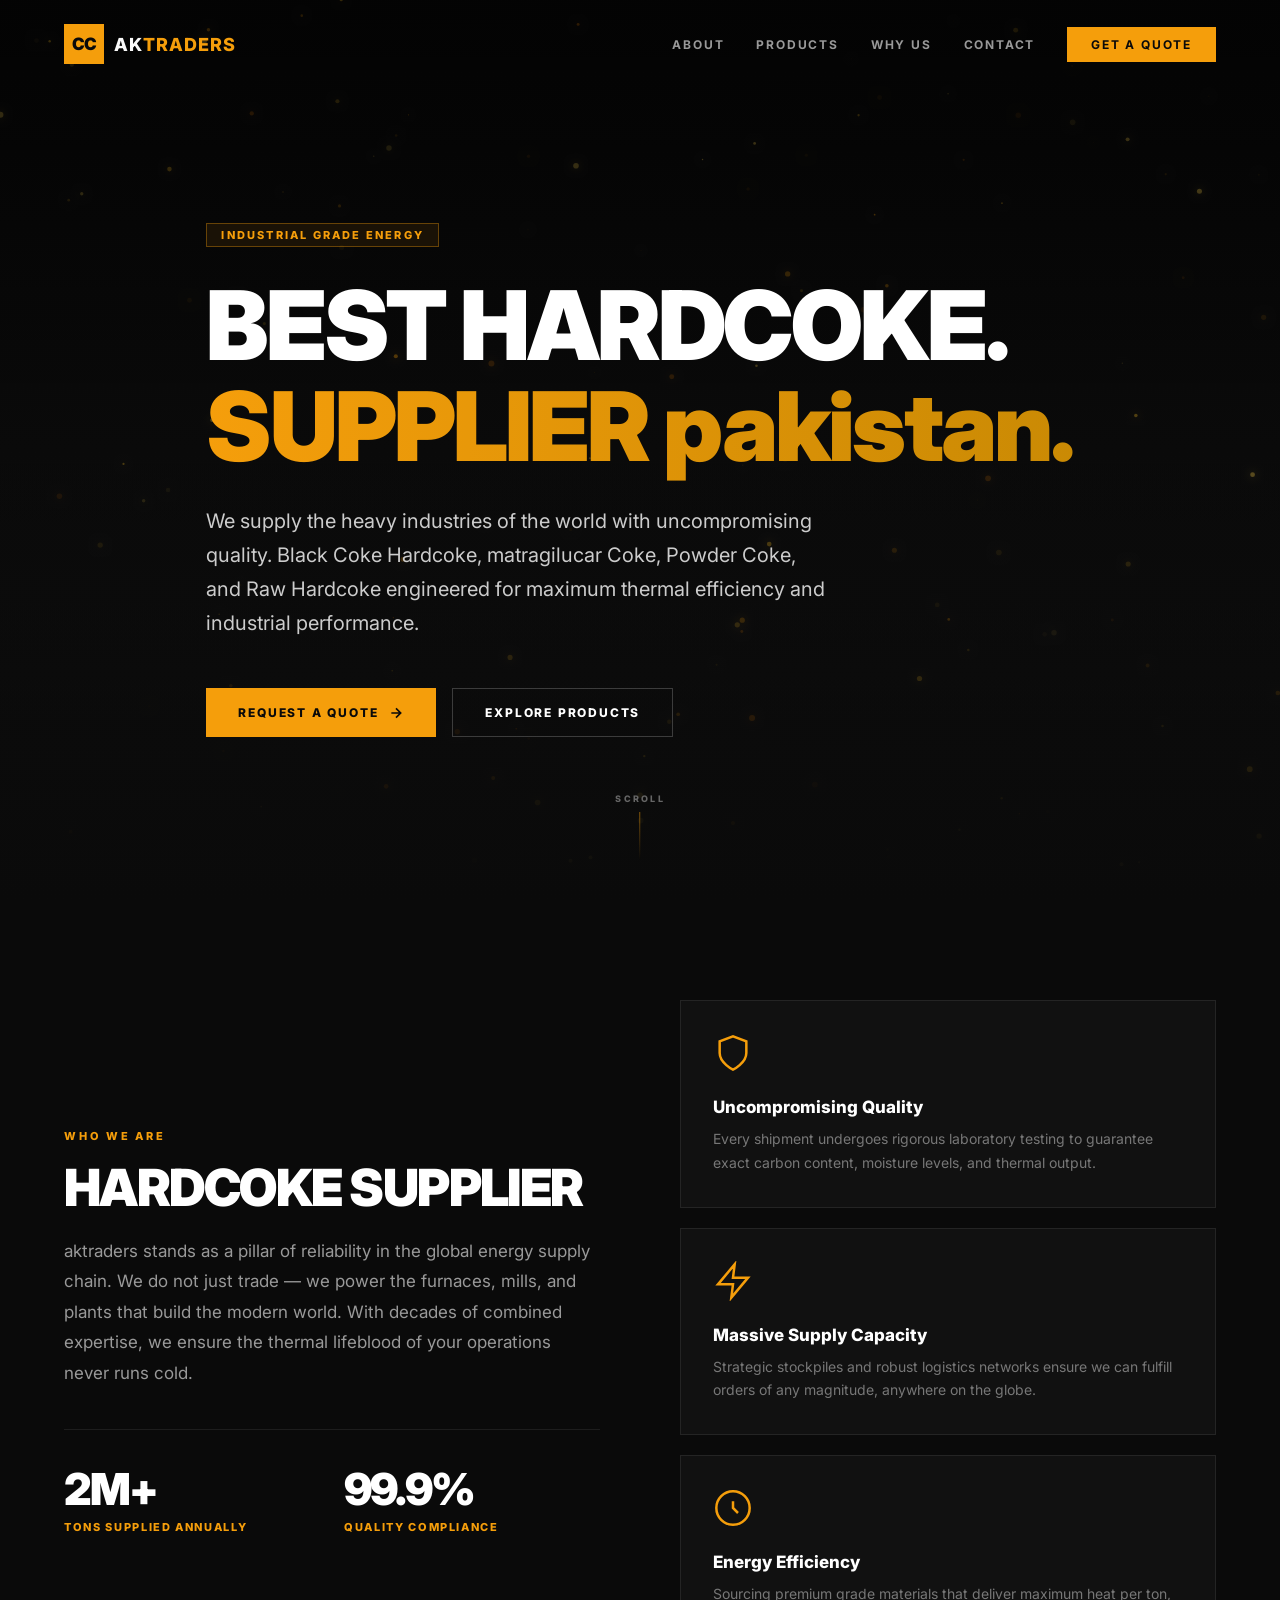
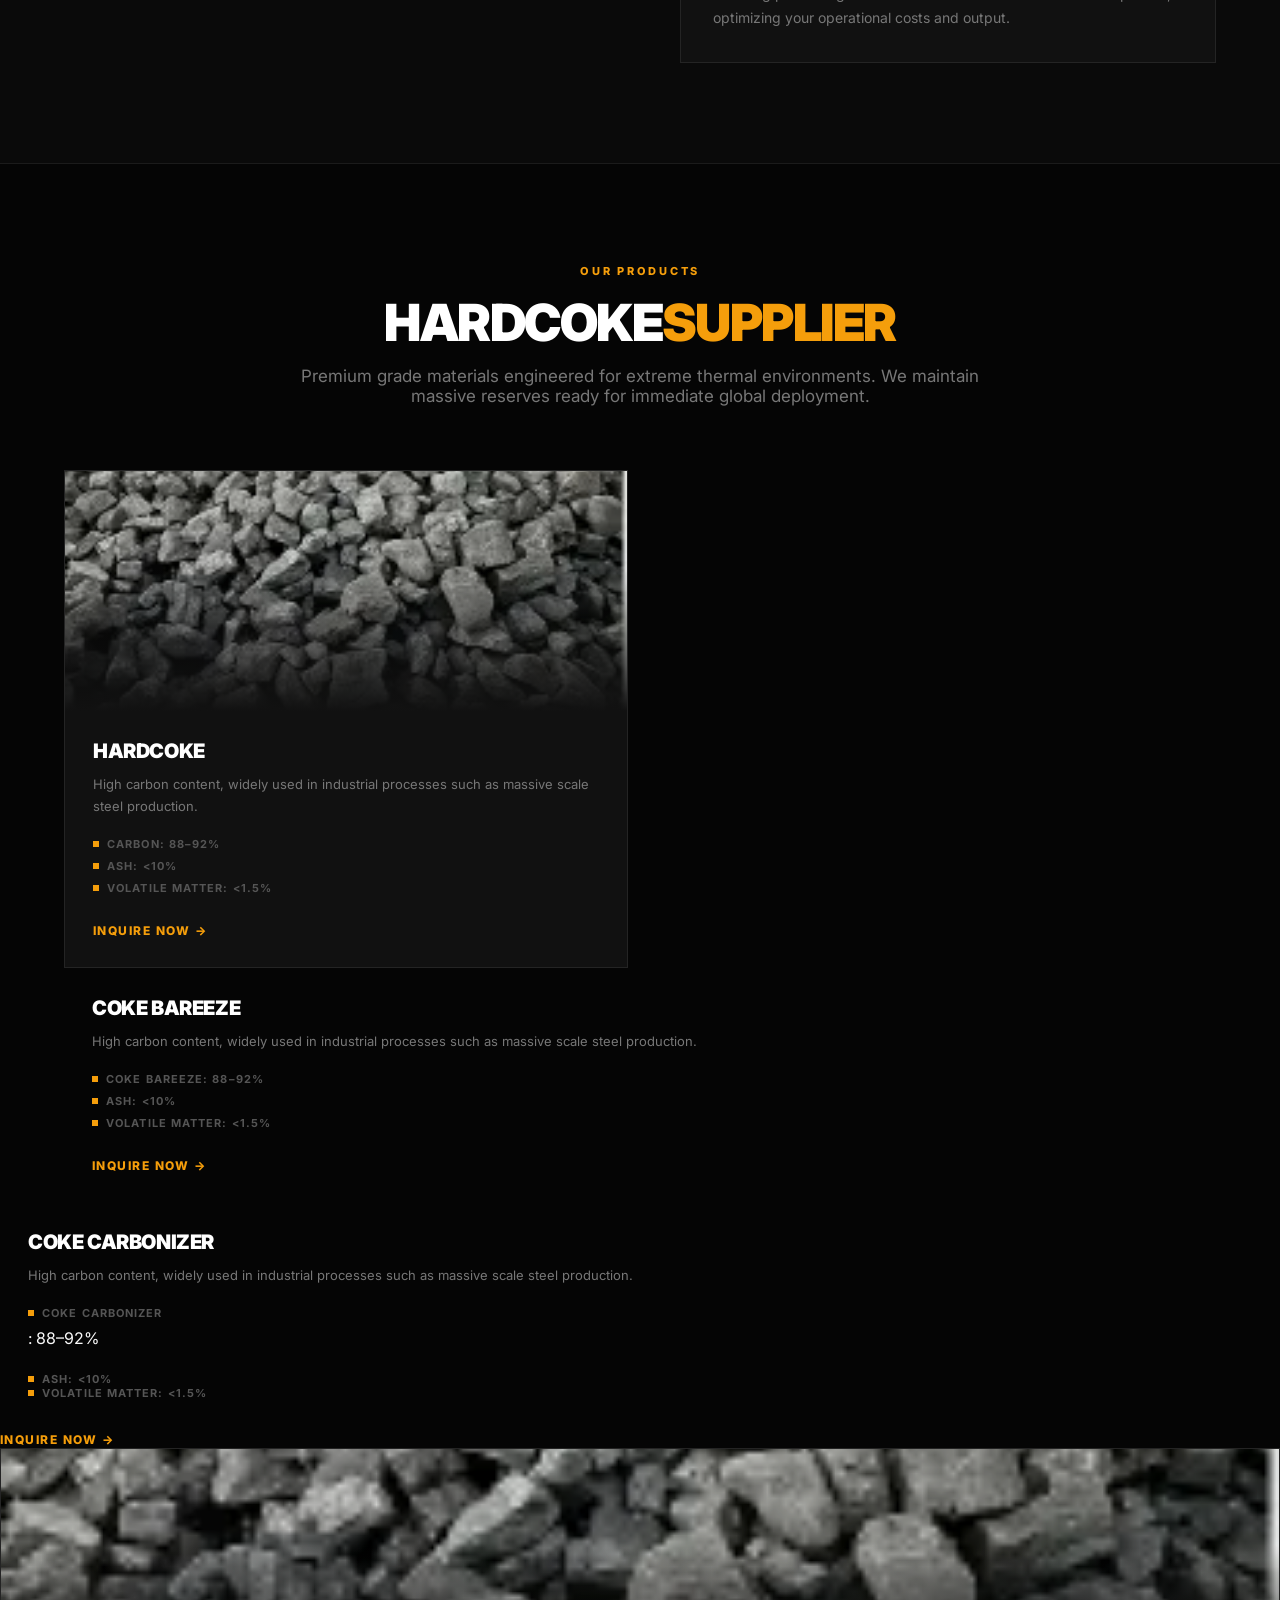
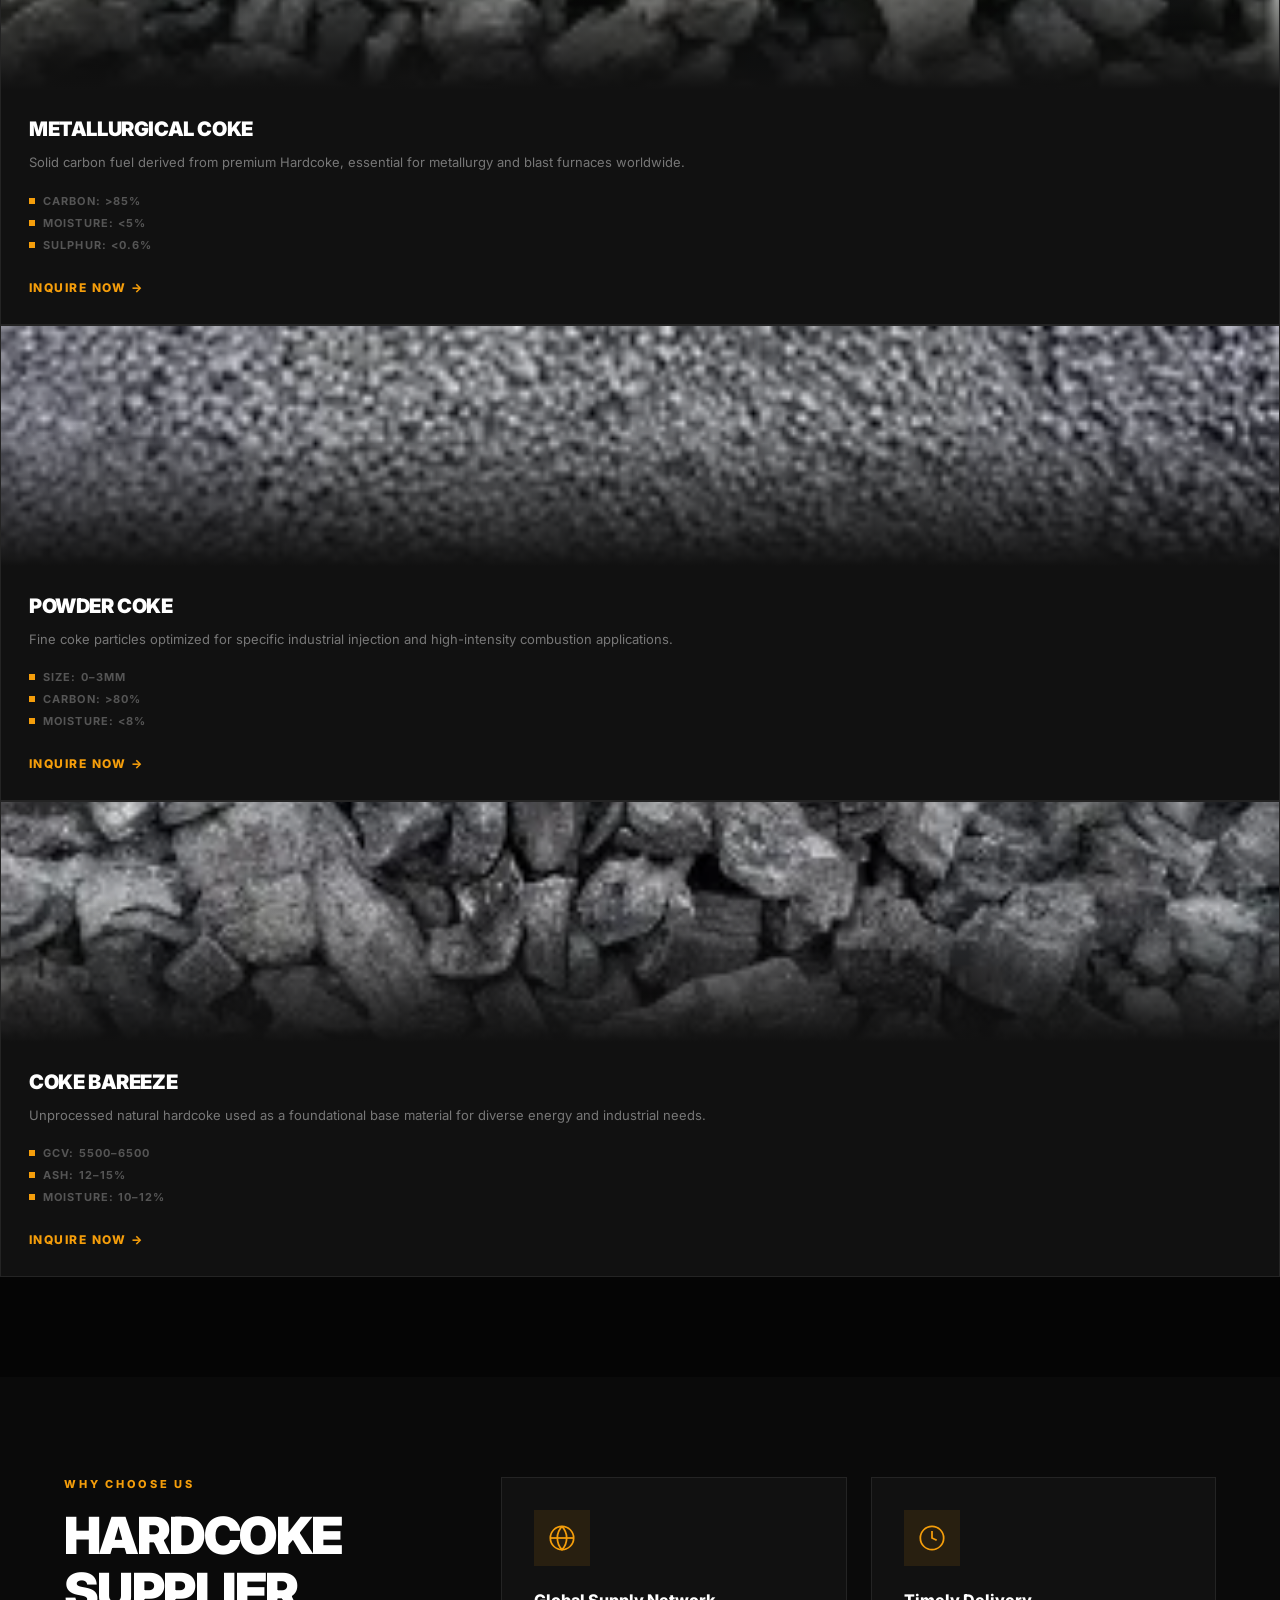
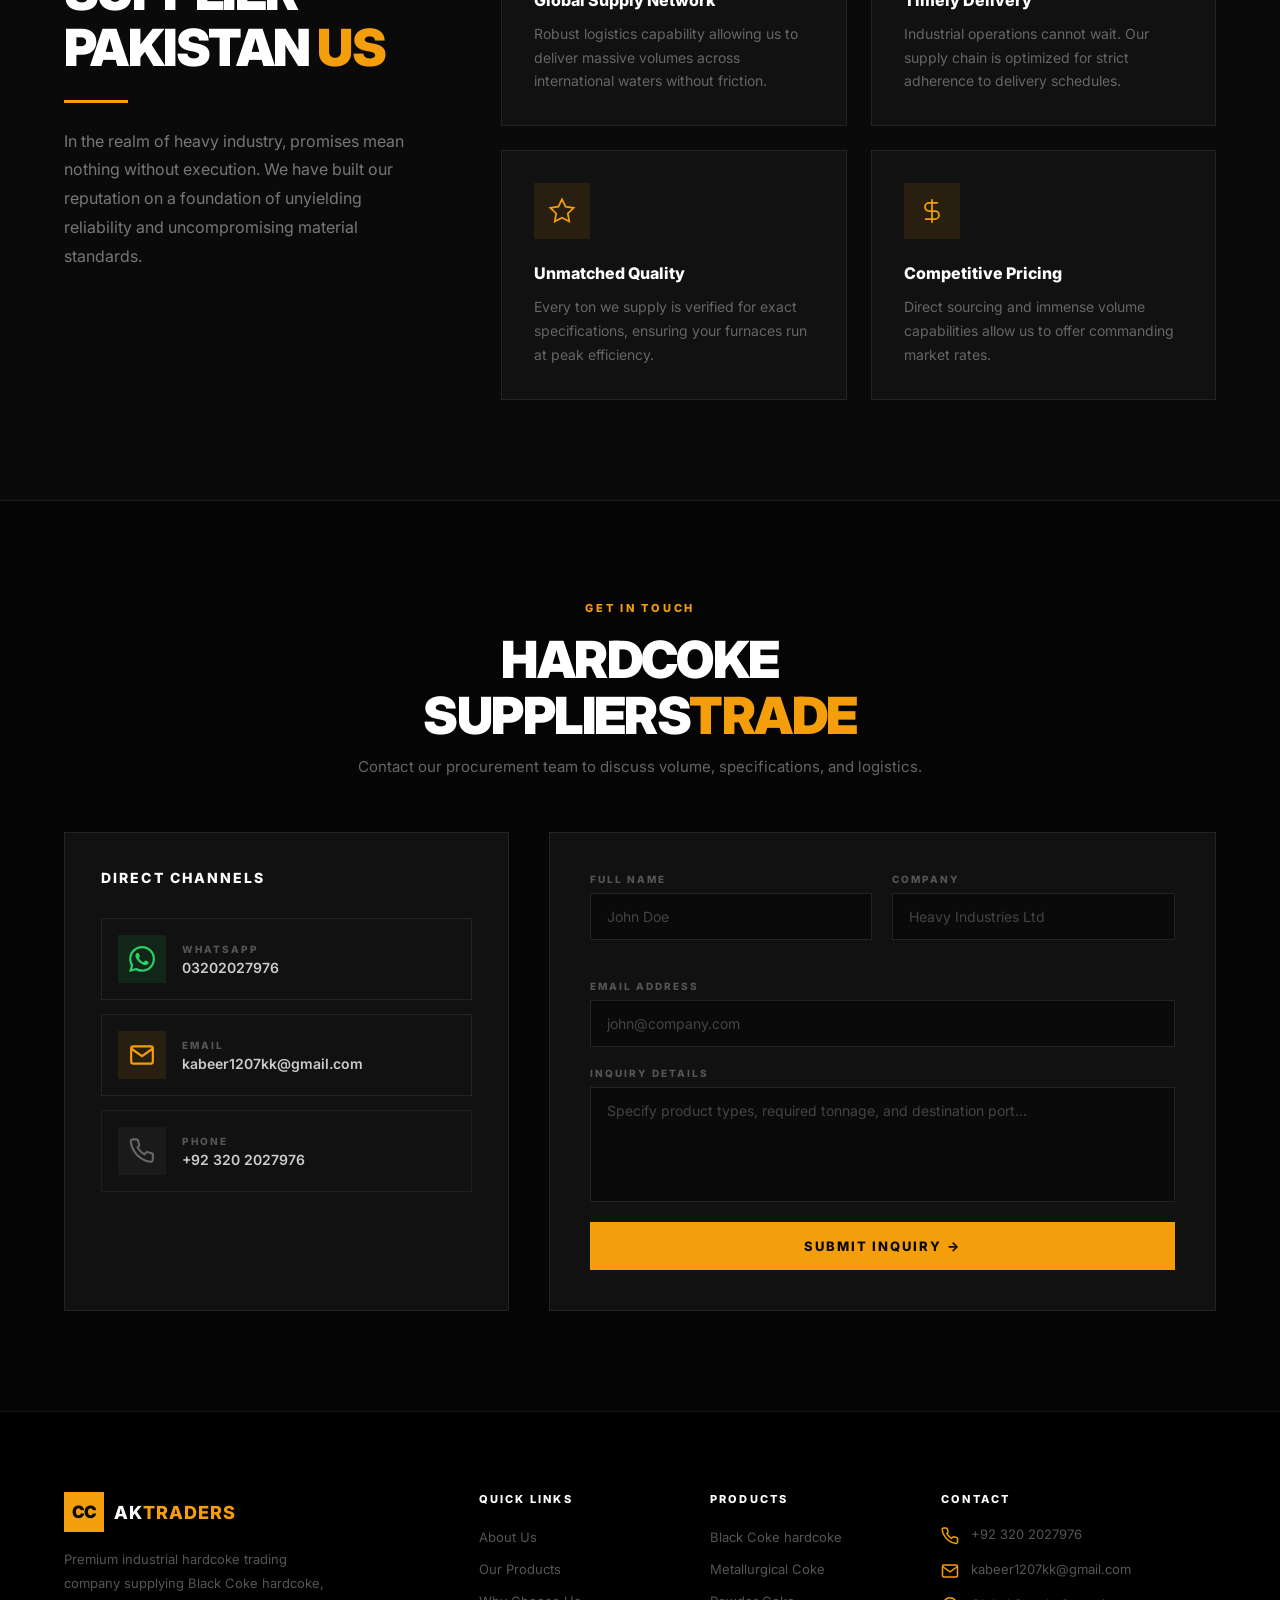
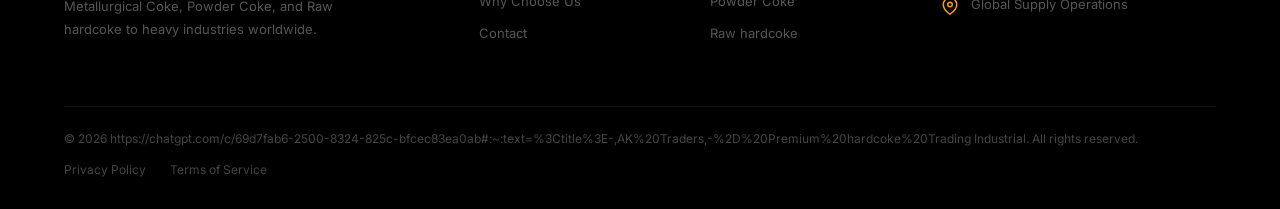
==== commit a565e6c1: "Add files via upload" ====
--- a/index.html
+++ b/index.html
@@ -1,5 +1,20 @@
 <!DOCTYPE html>
 <html lang="en">
+  <!-- Website Title -->
+<title>AK Traders</title>
+
+<!-- Favicon (this is what shows in Google + browser tab) -->
+<link rel="icon" type="image/png" href="logo.png">
+
+<!-- SEO Name -->
+<meta name="description" content="AK Traders - Hardcoke Supplier">
+<meta name="keywords" content="AK Traders, hardcoke supplier, coal supplier">
+
+<!-- Open Graph (Google/social preview) -->
+<meta property="og:title" content="AK Traders">
+<meta property="og:description" content="Hardcoke Supplier">
+<meta property="og:image" content="logo.png">
+<meta property="og:type" content="website">
 <head>
 <meta charset="UTF-8"/>
 <meta name="viewport" content="width=device-width, initial-scale=1.0"/>
